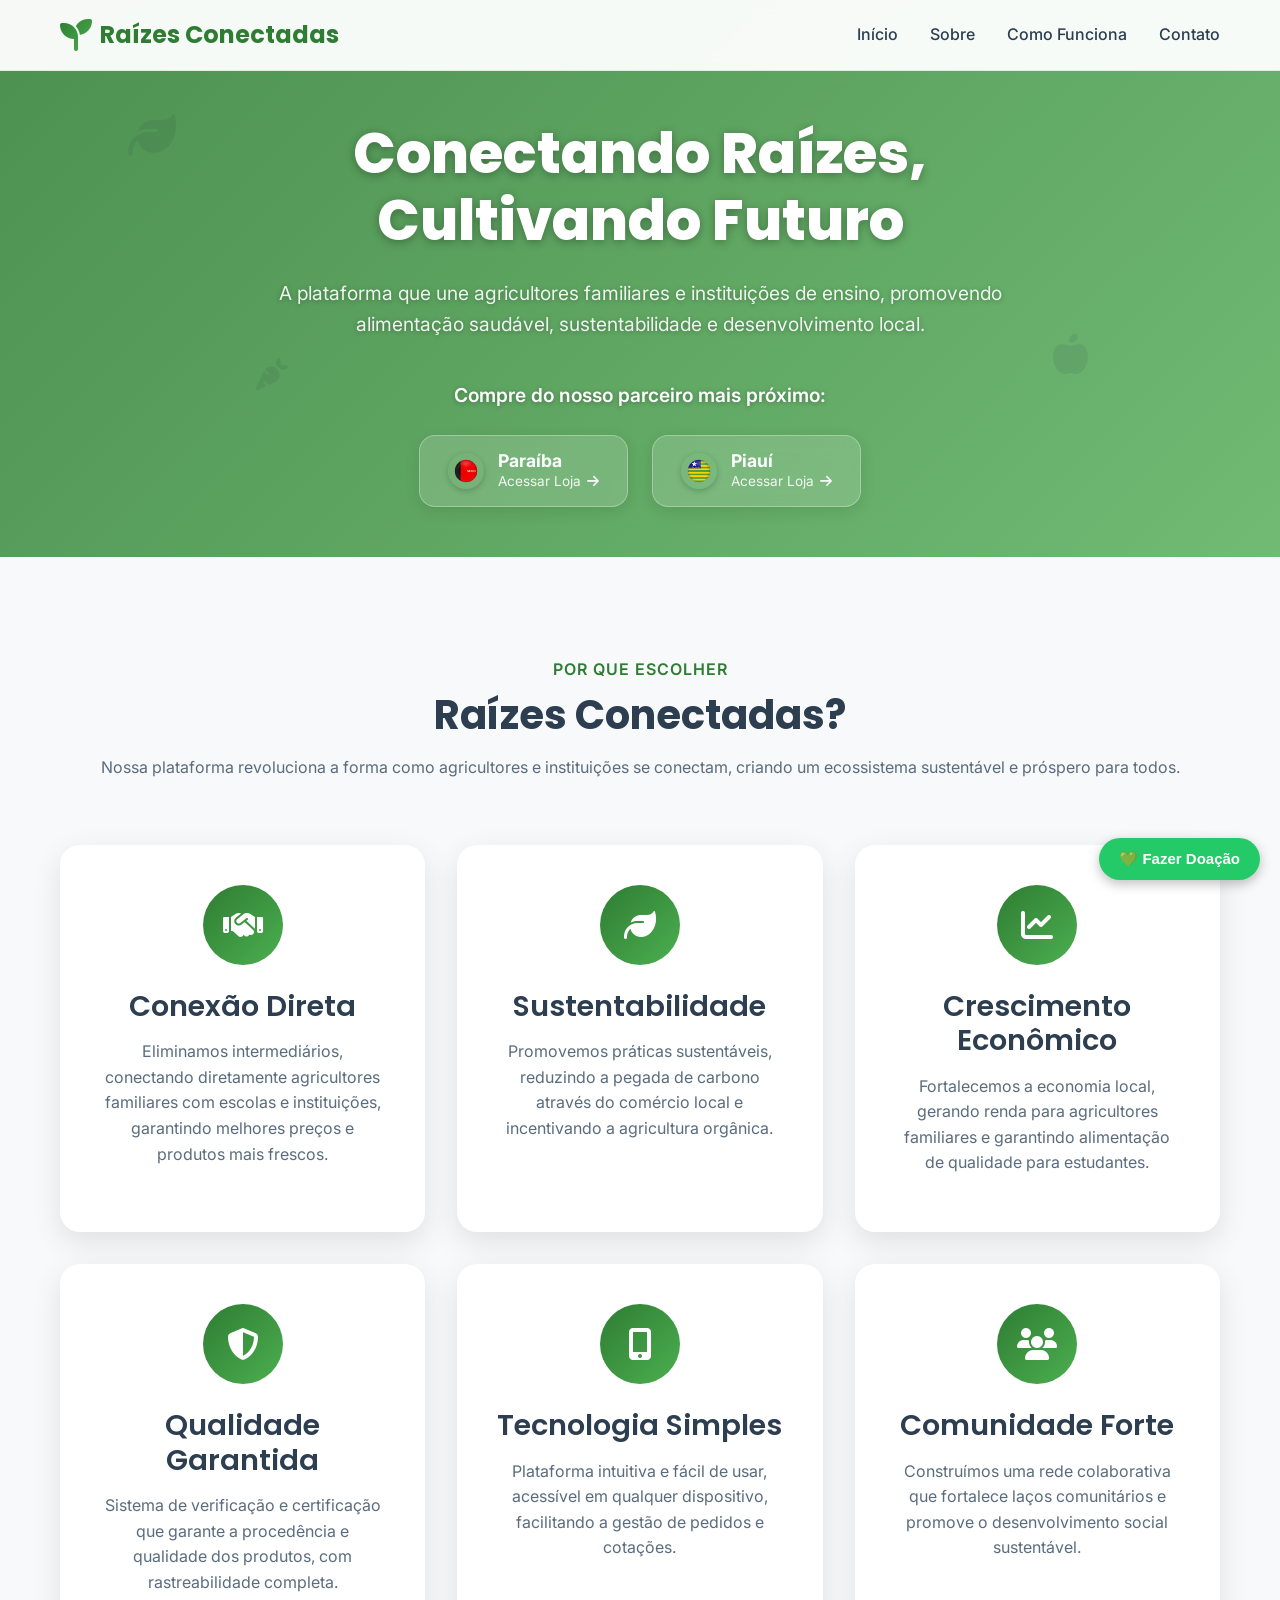
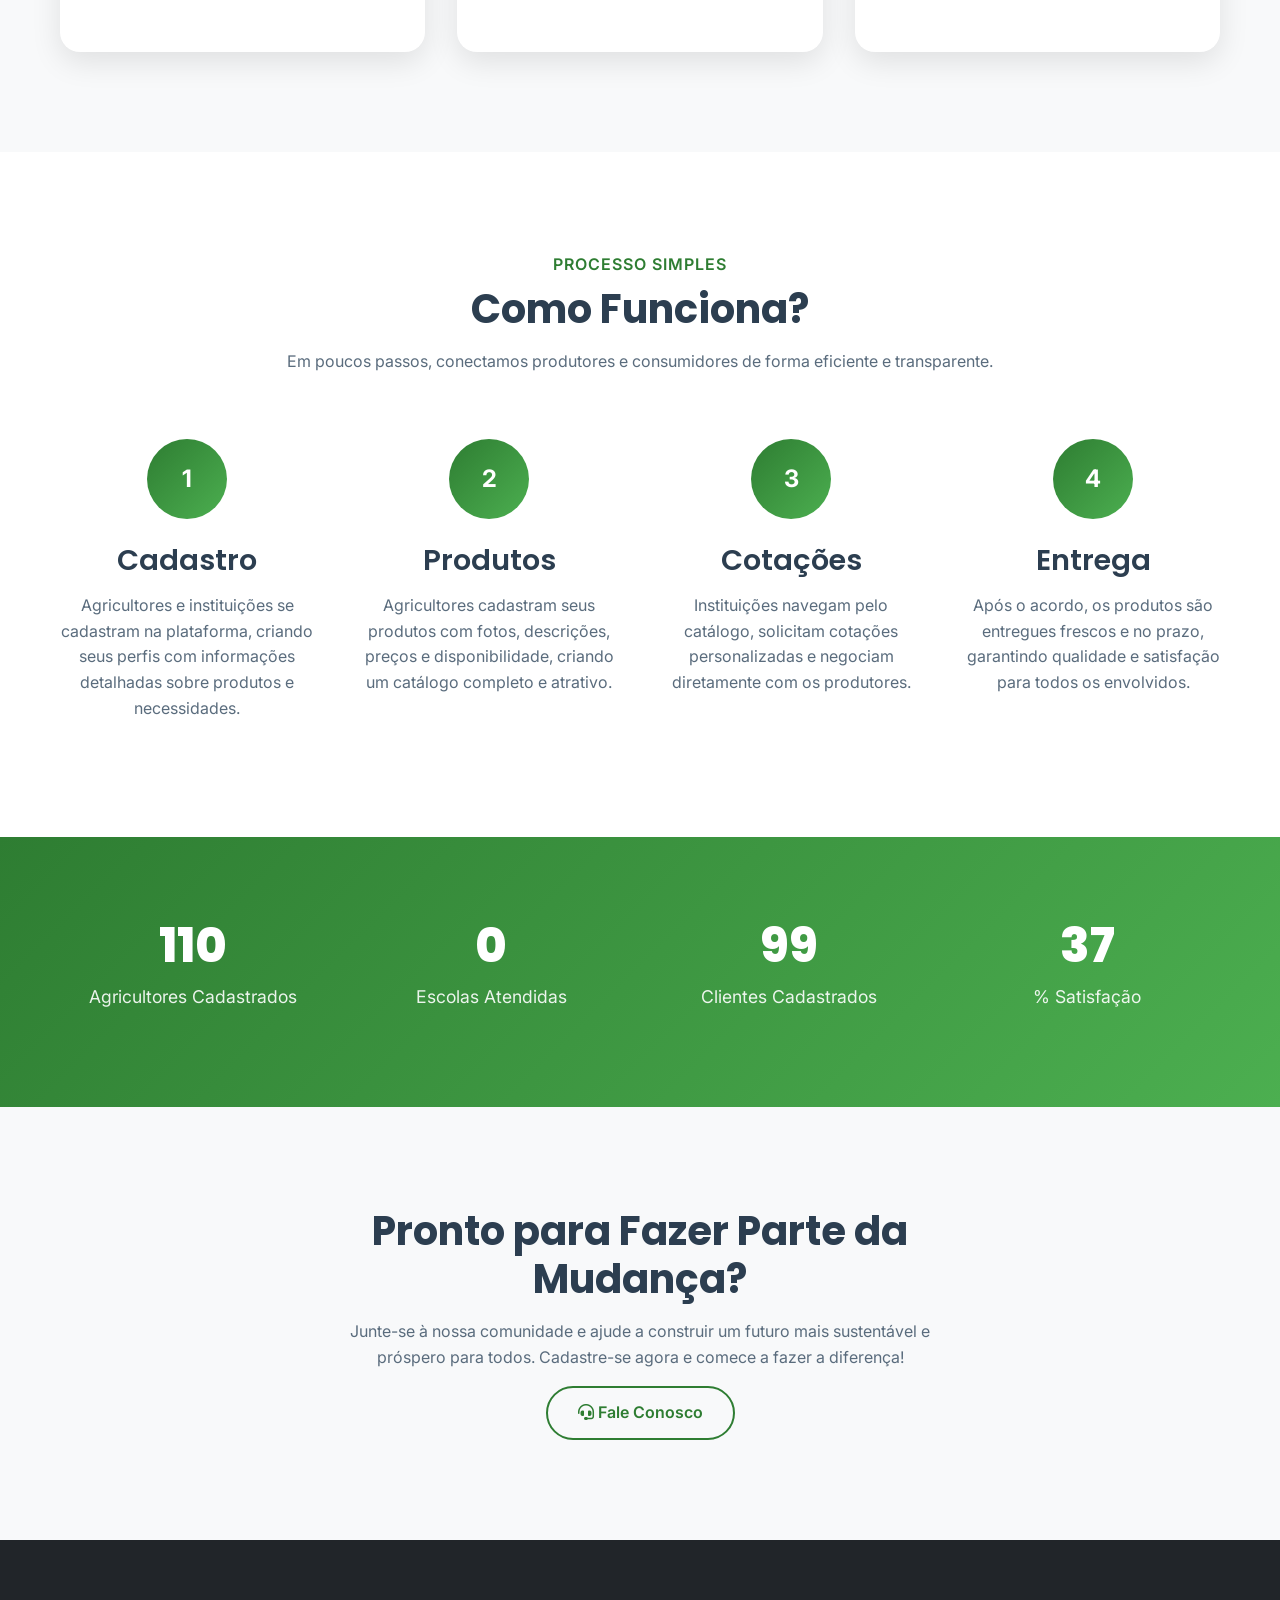
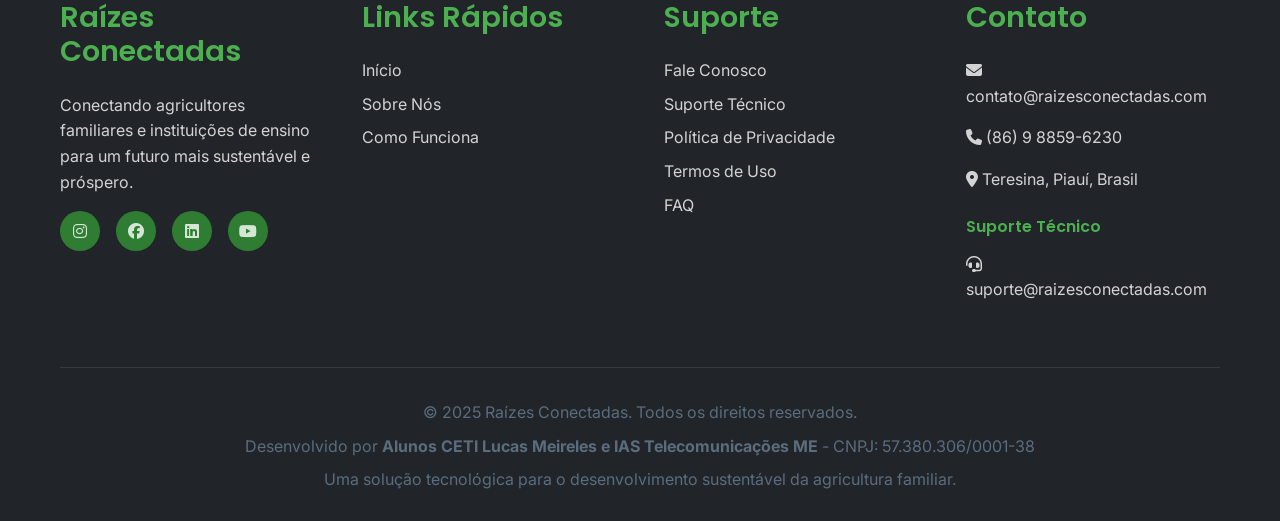
==== index.html @ 35d09c65 "Add floating donation button and widget" ====
<!DOCTYPE html>
<html lang="pt-br">
<head>
    <meta name="google-adsense-account" content="ca-pub-3378137347138871">
    <meta charset="UTF-8">
    <meta name="viewport" content="width=device-width, initial-scale=1.0">
    <meta http-equiv="Content-Security-Policy" content="upgrade-insecure-requests">
    <title>Raízes Conectadas - Conectando Agricultores e Instituições</title>
    <meta name="description" content="Plataforma que conecta agricultores familiares com instituições de ensino, facilitando o acesso a produtos frescos e de qualidade.">
    <meta name="keywords" content="agricultura familiar, produtos orgânicos, alimentação escolar, sustentabilidade, agricultura local">
    <meta name="google-adsense-account" content="ca-pub-3378137347138871">
    
    <!-- Favicon -->
    <link rel="icon" type="image/x-icon" href="assets/images/favicon.ico">
    
    <!-- Fonts -->
    <link rel="preconnect" href="https://fonts.googleapis.com">
    <link rel="preconnect" href="https://fonts.gstatic.com" crossorigin>
    <link href="https://fonts.googleapis.com/css2?family=Poppins:wght@300;400;500;600;700;800&family=Inter:wght@300;400;500;600;700&display=swap" rel="stylesheet">
    
    <!-- Font Awesome -->
    <link rel="stylesheet" href="https://cdnjs.cloudflare.com/ajax/libs/font-awesome/6.4.0/css/all.min.css">
    
    <!-- AOS Animation Library -->
    <link href="https://unpkg.com/aos@2.3.1/dist/aos.css" rel="stylesheet">
    
    <!-- Main CSS -->
    <link rel="stylesheet" href="assets/css/main.css">
    
    <!-- Footer CSS -->
    <link rel="stylesheet" href="assets/css/footer.css">
    
    <style>
        :root {
            --primary-green: #2E7D32;
            --primary-green-light: #4CAF50;
            --primary-green-dark: #1B5E20;
            --secondary-orange: #FF8F00;
            --secondary-orange-light: #FFA726;
            --accent-blue: #1976D2;
            --accent-blue-light: #42A5F5;
            --neutral-white: #FFFFFF;
            --neutral-light: #F8F9FA;
            --neutral-gray: #6C757D;
            --neutral-dark: #212529;
            --text-primary: #2C3E50;
            --text-secondary: #5A6C7D;
            --shadow-light: rgba(0, 0, 0, 0.1);
            --shadow-medium: rgba(0, 0, 0, 0.15);
            --shadow-heavy: rgba(0, 0, 0, 0.25);
            --gradient-primary: linear-gradient(135deg, var(--primary-green) 0%, var(--primary-green-light) 100%);
            --gradient-secondary: linear-gradient(135deg, var(--secondary-orange) 0%, var(--secondary-orange-light) 100%);
            --gradient-hero: linear-gradient(135deg, rgba(46, 125, 50, 0.9) 0%, rgba(76, 175, 80, 0.8) 100%);
        }

        * {
            margin: 0;
            padding: 0;
            box-sizing: border-box;
        }

        html {
            scroll-behavior: smooth;
        }

        body {
            font-family: 'Inter', sans-serif;
            line-height: 1.6;
            color: var(--text-primary);
            overflow-x: hidden;
        }

        h1, h2, h3, h4, h5, h6 {
            font-family: 'Poppins', sans-serif;
            font-weight: 600;
            line-height: 1.2;
            margin-bottom: 1rem;
        }

        h1 { font-size: 3.5rem; font-weight: 800; }
        h2 { font-size: 2.5rem; font-weight: 700; }
        h3 { font-size: 1.8rem; }

        p {
            margin-bottom: 1rem;
            color: var(--text-secondary);
        }

        .container {
            max-width: 1200px;
            margin: 0 auto;
            padding: 0 20px;
        }

        .text-center { text-align: center; }
        .text-white { color: var(--neutral-white) !important; }
        .mb-4 { margin-bottom: 2rem; }
        .mt-4 { margin-top: 2rem; }

        .btn {
            display: inline-block;
            padding: 12px 30px;
            border: none;
            border-radius: 50px;
            font-weight: 600;
            text-decoration: none;
            text-align: center;
            cursor: pointer;
            transition: all 0.3s ease;
            font-size: 1rem;
            position: relative;
            overflow: hidden;
        }

        .btn::before {
            content: '';
            position: absolute;
            top: 0;
            left: -100%;
            width: 100%;
            height: 100%;
            background: linear-gradient(90deg, transparent, rgba(255, 255, 255, 0.2), transparent);
            transition: left 0.5s;
        }

        .btn:hover::before { left: 100%; }

        .btn-primary {
            background: var(--gradient-primary);
            color: var(--neutral-white);
            box-shadow: 0 4px 15px rgba(46, 125, 50, 0.3);
        }

        .btn-primary:hover {
            transform: translateY(-2px);
            box-shadow: 0 8px 25px rgba(46, 125, 50, 0.4);
        }

        .btn-secondary {
            background: var(--gradient-secondary);
            color: var(--neutral-white);
            box-shadow: 0 4px 15px rgba(255, 143, 0, 0.3);
        }

        .btn-secondary:hover {
            transform: translateY(-2px);
            box-shadow: 0 8px 25px rgba(255, 143, 0, 0.4);
        }

        .btn-outline {
            background: transparent;
            color: var(--primary-green);
            border: 2px solid var(--primary-green);
        }

        .btn-outline:hover {
            background: var(--primary-green);
            color: var(--neutral-white);
            transform: translateY(-2px);
        }

        .header {
            position: fixed;
            top: 0;
            left: 0;
            right: 0;
            background: rgba(255, 255, 255, 0.95);
            backdrop-filter: blur(10px);
            z-index: 1000;
            padding: 1rem 0;
            transition: all 0.3s ease;
            border-bottom: 1px solid rgba(46, 125, 50, 0.1);
        }

        .header.scrolled {
            background: rgba(255, 255, 255, 0.98);
            box-shadow: 0 2px 20px var(--shadow-light);
        }

        .nav {
            display: flex;
            justify-content: space-between;
            align-items: center;
        }

        .logo {
            display: flex;
            align-items: center;
            font-family: 'Poppins', sans-serif;
            font-size: 1.5rem;
            font-weight: 700;
            color: var(--primary-green);
            text-decoration: none;
        }

        .logo i {
            margin-right: 0.5rem;
            font-size: 2rem;
            background: var(--gradient-primary);
            -webkit-background-clip: text;
            -webkit-text-fill-color: transparent;
            background-clip: text;
        }

        .nav-menu {
            display: flex;
            list-style: none;
            gap: 2rem;
            align-items: center;
        }

        .nav-link {
            text-decoration: none;
            color: var(--text-primary);
            font-weight: 500;
            transition: color 0.3s ease;
            position: relative;
        }

        .nav-link::after {
            content: '';
            position: absolute;
            bottom: -5px;
            left: 0;
            width: 0;
            height: 2px;
            background: var(--gradient-primary);
            transition: width 0.3s ease;
        }

        .nav-link:hover::after { width: 100%; }
        .nav-link:hover { color: var(--primary-green); }

        .nav-buttons {
            display: flex;
            gap: 1rem;
            align-items: center;
        }

        .mobile-menu-toggle {
            display: none;
            background: none;
            border: none;
            font-size: 1.5rem;
            color: var(--primary-green);
            cursor: pointer;
        }

        .hero {
            min-height: auto;
            padding: 120px 0 50px 0;
            background: linear-gradient(135deg, rgba(46, 125, 50, 0.9) 0%, rgba(76, 175, 80, 0.8) 100%), 
                        url('data:image/svg+xml,<svg xmlns="https://www.w3.org/2000/svg" viewBox="0 0 1000 1000"><defs><pattern id="grain" width="100" height="100" patternUnits="userSpaceOnUse"><circle cx="50" cy="50" r="1" fill="%23ffffff" opacity="0.1"/></pattern></defs><rect width="100%" height="100%" fill="url(%23grain)"/></svg>');
            background-size: cover;
            background-position: center;
            background-attachment: fixed;
            display: flex;
            align-items: center;
            position: relative;
            overflow: hidden;
        }

        .hero::before {
            content: '';
            position: absolute;
            top: 0; left: 0; right: 0; bottom: 0;
            background: url('data:image/svg+xml,<svg xmlns="http://www.w3.org/2000/svg" viewBox="0 0 1000 1000"><path d="M0,300 Q250,200 500,300 T1000,300 L1000,1000 L0,1000 Z" fill="rgba(255,255,255,0.05)"/></svg>');
            background-size: cover;
            background-position: bottom;
        }

        .hero-content {
            position: relative;
            z-index: 2;
            text-align: center;
            color: var(--neutral-white);
            max-width: 800px;
            margin: 0 auto;
        }

        .hero h1 {
            margin-bottom: 1.5rem;
            text-shadow: 0 2px 10px rgba(0, 0, 0, 0.3);
        }

        .hero p {
            font-size: 1.2rem;
            margin-bottom: 2.5rem;
            color: rgba(255, 255, 255, 0.9);
            text-shadow: 0 1px 5px rgba(0, 0, 0, 0.3);
        }

        .hero-buttons {
            display: flex;
            gap: 1.5rem;
            justify-content: center;
            flex-wrap: wrap;
        }

        .floating-elements {
            position: absolute;
            top: 0; left: 0; right: 0; bottom: 0;
            pointer-events: none;
        }

        .floating-element {
            position: absolute;
            opacity: 0.1;
            animation: float 6s ease-in-out infinite;
        }

        .floating-element:nth-child(1) { top: 20%; left: 10%; animation-delay: 0s; }
        .floating-element:nth-child(2) { top: 60%; right: 15%; animation-delay: 2s; }
        .floating-element:nth-child(3) { bottom: 30%; left: 20%; animation-delay: 4s; }

        @keyframes float {
            0%, 100% { transform: translateY(0px) rotate(0deg); }
            50% { transform: translateY(-20px) rotate(5deg); }
        }

        .features {
            padding: 100px 0;
            background: var(--neutral-light);
            position: relative;
        }

        .section-header {
            text-align: center;
            margin-bottom: 4rem;
        }

        .section-subtitle {
            color: var(--primary-green);
            font-weight: 600;
            text-transform: uppercase;
            letter-spacing: 1px;
            margin-bottom: 0.5rem;
        }

        .features-grid {
            display: grid;
            grid-template-columns: repeat(auto-fit, minmax(300px, 1fr));
            gap: 2rem;
            margin-top: 3rem;
        }

        .feature-card {
            background: var(--neutral-white);
            padding: 2.5rem;
            border-radius: 20px;
            text-align: center;
            box-shadow: 0 10px 30px var(--shadow-light);
            transition: all 0.3s ease;
            position: relative;
            overflow: hidden;
        }

        .feature-card::before {
            content: '';
            position: absolute;
            top: 0; left: 0; right: 0;
            height: 4px;
            background: var(--gradient-primary);
            transform: scaleX(0);
            transition: transform 0.3s ease;
        }

        .feature-card:hover::before { transform: scaleX(1); }
        .feature-card:hover {
            transform: translateY(-10px);
            box-shadow: 0 20px 40px var(--shadow-medium);
        }

        .feature-icon {
            width: 80px; height: 80px;
            margin: 0 auto 1.5rem;
            background: var(--gradient-primary);
            border-radius: 50%;
            display: flex;
            align-items: center;
            justify-content: center;
            font-size: 2rem;
            color: var(--neutral-white);
            transition: all 0.3s ease;
        }

        .feature-card:hover .feature-icon { transform: scale(1.1) rotate(5deg); }

        .how-it-works {
            padding: 100px 0;
            background: var(--neutral-white);
        }

        .steps-container {
            display: grid;
            grid-template-columns: repeat(auto-fit, minmax(250px, 1fr));
            gap: 3rem;
            margin-top: 4rem;
        }

        .step { text-align: center; position: relative; }

        .step-number {
            width: 80px; height: 80px;
            margin: 0 auto 1.5rem;
            background: var(--gradient-primary);
            border-radius: 50%;
            display: flex;
            align-items: center;
            justify-content: center;
            font-size: 1.5rem;
            font-weight: 700;
            color: var(--neutral-white);
            position: relative;
            z-index: 2;
        }

        .stats {
            padding: 80px 0;
            background: var(--gradient-primary);
            color: var(--neutral-white);
        }

        .stats-grid {
            display: grid;
            grid-template-columns: repeat(auto-fit, minmax(200px, 1fr));
            gap: 2rem;
            text-align: center;
        }

        .stat-item h3 {
            font-size: 3rem;
            font-weight: 800;
            margin-bottom: 0.5rem;
        }

        .stat-item p {
            color: rgba(255, 255, 255, 0.9);
            font-size: 1.1rem;
        }

        .cta {
            padding: 100px 0;
            background: var(--neutral-light);
            text-align: center;
        }

        .cta-content {
            max-width: 600px;
            margin: 0 auto;
        }

        @media (max-width: 768px) {
            .nav-menu { display: none; }
            .mobile-menu-toggle { display: block; }
            h1 { font-size: 2.5rem; }
            h2 { font-size: 2rem; }
            .hero-buttons { flex-direction: column; align-items: center; }
            .container { padding: 0 15px; }
        }

        @media (max-width: 480px) {
            h1 { font-size: 2rem; }
            .hero p { font-size: 1rem; }
            .feature-card, .step { padding: 1.5rem; }
        }

        .loading {
            position: fixed;
            top: 0; left: 0;
            width: 100%; height: 100%;
            background: var(--neutral-white);
            display: flex;
            align-items: center;
            justify-content: center;
            z-index: 9999;
            transition: opacity 0.5s ease;
        }

        .loading.hidden {
            opacity: 0;
            pointer-events: none;
        }

        .spinner {
            width: 50px; height: 50px;
            border: 3px solid var(--neutral-light);
            border-top: 3px solid var(--primary-green);
            border-radius: 50%;
            animation: spin 1s linear infinite;
        }

        @keyframes spin {
            0% { transform: rotate(0deg); }
            100% { transform: rotate(360deg); }
        }

        .scroll-top {
            position: fixed;
            bottom: 30px; right: 30px;
            width: 50px; height: 50px;
            background: var(--gradient-primary);
            border: none;
            border-radius: 50%;
            color: var(--neutral-white);
            font-size: 1.2rem;
            cursor: pointer;
            opacity: 0;
            visibility: hidden;
            transition: all 0.3s ease;
            z-index: 1000;
        }

        .scroll-top.visible { opacity: 1; visibility: visible; }
        .scroll-top:hover {
            transform: translateY(-3px);
            box-shadow: 0 5px 15px rgba(46, 125, 50, 0.4);
        }
    </style>
</head>
<body>
    <!-- Loading Screen -->
    <div class="loading" id="loading">
        <div class="spinner"></div>
    </div>

    <!-- Header -->
    <header class="header" id="header">
        <nav class="nav container">
            <a href="index.html" class="logo">
                <i class="fas fa-seedling"></i>
                Raízes Conectadas
            </a>
            
            <ul class="nav-menu">
                <li><a href="index.html#inicio" class="nav-link">Início</a></li>
                <li><a href="sobre.html" class="nav-link">Sobre</a></li>
                <li><a href="index.html#como-funciona" class="nav-link">Como Funciona</a></li>
                <li><a href="contato.html" class="nav-link">Contato</a></li>
            </ul>
            
            <!-- Botões de login e cadastro removidos -->
            
            <button class="mobile-menu-toggle" id="mobileMenuToggle">
                <i class="fas fa-bars"></i>
            </button>
        </nav>
    </header>

    <!-- Hero Section -->
    <section class="hero" id="inicio">
        <div class="floating-elements">
            <i class="fas fa-leaf floating-element" style="font-size: 3rem;"></i>
            <i class="fas fa-apple-alt floating-element" style="font-size: 2.5rem;"></i>
            <i class="fas fa-carrot floating-element" style="font-size: 2rem;"></i>
        </div>
        
<div class="container">
    <div class="hero-content" data-aos="fade-up" data-aos-duration="1000">
        <h1>Conectando Raízes, Cultivando Futuro</h1>
        <p>A plataforma que une agricultores familiares e instituições de ensino, promovendo alimentação saudável, sustentabilidade e desenvolvimento local.</p>

        <!-- Chamada para as Lojas Regionais -->
        <p style="font-size: 1.2rem; font-weight: 600; margin-bottom: 1.5rem; color: #ffffff;">
            Compre do nosso parceiro mais próximo:
        </p>
        <div class="state-buttons-container">
            <!-- Loja Paraíba -->
            <a href="https://paraiba.raizesconectadas.com/" class="btn-state-card" target="_blank">
                <img src="images/br-pb.png" alt="Bandeira da Paraíba" class="state-flag">
                <div class="state-info">
                    <span class="state-name">Paraíba</span>
                    <span class="state-action">Acessar Loja <i class="fas fa-arrow-right"></i></span>
                </div>
            </a>

            <!-- Loja Piauí -->
            <a href="https://piaui.raizesconectadas.com/" class="btn-state-card" target="_blank">
                <img src="images/br-pi.png" alt="Bandeira do Piauí" class="state-flag">
                <div class="state-info">
                    <span class="state-name">Piauí</span>
                    <span class="state-action">Acessar Loja <i class="fas fa-arrow-right"></i></span>
                </div>
            </a>
        </div>                    
    </div>
</div>
</section>

<!-- Features Section -->
    <section class="features" id="sobre">
        <div class="container">
            <div class="section-header" data-aos="fade-up">
                <p class="section-subtitle">Por que escolher</p>
                <h2>Raízes Conectadas?</h2>
                <p>Nossa plataforma revoluciona a forma como agricultores e instituições se conectam, criando um ecossistema sustentável e próspero para todos.</p>
            </div>
            
            <div class="features-grid">
                <div class="feature-card" data-aos="fade-up" data-aos-delay="100">
                    <div class="feature-icon"><i class="fas fa-handshake"></i></div>
                    <h3>Conexão Direta</h3>
                    <p>Eliminamos intermediários, conectando diretamente agricultores familiares com escolas e instituições, garantindo melhores preços e produtos mais frescos.</p>
                </div>
                
                <div class="feature-card" data-aos="fade-up" data-aos-delay="200">
                    <div class="feature-icon"><i class="fas fa-leaf"></i></div>
                    <h3>Sustentabilidade</h3>
                    <p>Promovemos práticas sustentáveis, reduzindo a pegada de carbono através do comércio local e incentivando a agricultura orgânica.</p>
                </div>
                
                <div class="feature-card" data-aos="fade-up" data-aos-delay="300">
                    <div class="feature-icon"><i class="fas fa-chart-line"></i></div>
                    <h3>Crescimento Econômico</h3>
                    <p>Fortalecemos a economia local, gerando renda para agricultores familiares e garantindo alimentação de qualidade para estudantes.</p>
                </div>
                
                <div class="feature-card" data-aos="fade-up" data-aos-delay="400">
                    <div class="feature-icon"><i class="fas fa-shield-alt"></i></div>
                    <h3>Qualidade Garantida</h3>
                    <p>Sistema de verificação e certificação que garante a procedência e qualidade dos produtos, com rastreabilidade completa.</p>
                </div>
                
                <div class="feature-card" data-aos="fade-up" data-aos-delay="500">
                    <div class="feature-icon"><i class="fas fa-mobile-alt"></i></div>
                    <h3>Tecnologia Simples</h3>
                    <p>Plataforma intuitiva e fácil de usar, acessível em qualquer dispositivo, facilitando a gestão de pedidos e cotações.</p>
                </div>
                
                <div class="feature-card" data-aos="fade-up" data-aos-delay="600">
                    <div class="feature-icon"><i class="fas fa-users"></i></div>
                    <h3>Comunidade Forte</h3>
                    <p>Construímos uma rede colaborativa que fortalece laços comunitários e promove o desenvolvimento social sustentável.</p>
                </div>
            </div>
        </div>
    </section>

    <!-- How It Works Section -->
    <section class="how-it-works" id="como-funciona">
        <div class="container">
            <div class="section-header" data-aos="fade-up">
                <p class="section-subtitle">Processo simples</p>
                <h2>Como Funciona?</h2>
                <p>Em poucos passos, conectamos produtores e consumidores de forma eficiente e transparente.</p>
            </div>
            
            <div class="steps-container">
                <div class="step" data-aos="fade-up" data-aos-delay="100">
                    <div class="step-number">1</div>
                    <h3>Cadastro</h3>
                    <p>Agricultores e instituições se cadastram na plataforma, criando seus perfis com informações detalhadas sobre produtos e necessidades.</p>
                </div>
                
                <div class="step" data-aos="fade-up" data-aos-delay="200">
                    <div class="step-number">2</div>
                    <h3>Produtos</h3>
                    <p>Agricultores cadastram seus produtos com fotos, descrições, preços e disponibilidade, criando um catálogo completo e atrativo.</p>
                </div>
                
                <div class="step" data-aos="fade-up" data-aos-delay="300">
                    <div class="step-number">3</div>
                    <h3>Cotações</h3>
                    <p>Instituições navegam pelo catálogo, solicitam cotações personalizadas e negociam diretamente com os produtores.</p>
                </div>
                
                <div class="step" data-aos="fade-up" data-aos-delay="400">
                    <div class="step-number">4</div>
                    <h3>Entrega</h3>
                    <p>Após o acordo, os produtos são entregues frescos e no prazo, garantindo qualidade e satisfação para todos os envolvidos.</p>
                </div>
            </div>
        </div>
    </section>

    <!-- Stats Section -->
    <section class="stats">
        <div class="container">
            <div class="stats-grid">
                <div class="stat-item" data-aos="fade-up" data-aos-delay="100">
                    <h3 id="stat-agricultores" data-count="271">0</h3>
                    <p>Agricultores Cadastrados</p>
                </div>
                
                <div class="stat-item" data-aos="fade-up" data-aos-delay="200">
                    <h3 id="stat-escolas" data-count="1">0</h3>
                    <p>Escolas Atendidas</p>
                </div>
                
                <div class="stat-item" data-aos="fade-up" data-aos-delay="300">
                    <h3 id="stat-clientes" data-count="249">0</h3>
                    <p>Clientes Cadastrados</p>
                </div>
                
                <div class="stat-item" data-aos="fade-up" data-aos-delay="400">
                    <h3 id="stat-satisfacao" data-count="96">0</h3>
                    <p>% Satisfação</p>
                </div>
            </div>
        </div>
    </section>

    <!-- CTA Section -->
    <section class="cta">
        <div class="container">
            <div class="cta-content" data-aos="fade-up">
                <h2>Pronto para Fazer Parte da Mudança?</h2>
                <p>Junte-se à nossa comunidade e ajude a construir um futuro mais sustentável e próspero para todos. Cadastre-se agora e comece a fazer a diferença!</p>
                
                <div class="hero-buttons">
                    
                    <a href="contato.html" class="btn btn-outline">
                        <i class="fas fa-headset"></i> Fale Conosco
                    </a>
                </div>
            </div>
        </div>
    </section>

    <!-- Footer -->
    <footer class="footer" id="contato">
        <div class="container">
            <div class="footer-content">
                <div class="footer-section">
                    <h3>Raízes Conectadas</h3>
                    <p>Conectando agricultores familiares e instituições de ensino para um futuro mais sustentável e próspero.</p>
                    
                    <div class="social-links">
                        <a href="https://www.instagram.com/raizes_conectadas/" target="_blank" class="social-link">
                            <i class="fab fa-instagram"></i>
                        </a>
                        <a href="#" class="social-link">
                            <i class="fab fa-facebook"></i>
                        </a>
                        <a href="#" class="social-link">
                            <i class="fab fa-linkedin"></i>
                        </a>
                        <a href="#" class="social-link">
                            <i class="fab fa-youtube"></i>
                        </a>
                    </div>
                </div>
                
                <div class="footer-section">
                    <h3>Links Rápidos</h3>
                    <ul>
                        <li><a href="index.html#inicio">Início</a></li>
                        <li><a href="sobre.html">Sobre Nós</a></li>
                        <li><a href="index.html#como-funciona">Como Funciona</a></li>
                        
                    </ul>
                </div>
                
                <div class="footer-section">
                    <h3>Suporte</h3>
                    <ul>
                        <li><a href="contato.html">Fale Conosco</a></li>
                        <li><a href="mailto:suporte@raizesconectadas.com">Suporte Técnico</a></li>
                        <li><a href="politica-privacidade.html">Política de Privacidade</a></li>
                        <li><a href="termos-de-uso.html">Termos de Uso</a></li>
                        <li><a href="faq.html">FAQ</a></li>
                    </ul>
                </div>
                
                <div class="footer-section">
                    <h3>Contato</h3>
                    <p><i class="fas fa-envelope"></i> contato@raizesconectadas.com</p>
                    <p><i class="fas fa-phone"></i> (86) 9 8859-6230</p>
                    <p><i class="fas fa-map-marker-alt"></i> Teresina, Piauí, Brasil</p>
                    
                    <h4 style="margin-top: 1.5rem; color: var(--primary-green-light);">Suporte Técnico</h4>
                    <p><i class="fas fa-headset"></i> suporte@raizesconectadas.com</p>
                </div>
            </div>
            
            <div class="footer-bottom">
                <p>&copy; 2025 Raízes Conectadas. Todos os direitos reservados.</p>
                <p>Desenvolvido por <strong>Alunos CETI Lucas Meireles e IAS Telecomunicações ME</strong> - CNPJ: 57.380.306/0001-38</p>
                <p>Uma solução tecnológica para o desenvolvimento sustentável da agricultura familiar.</p>
            </div>
        </div>
    </footer>

    <!-- Scroll to Top Button -->
    <button class="scroll-top" id="scrollTop">
        <i class="fas fa-arrow-up"></i>
    </button>

    <!-- Scripts -->
    <script src="https://unpkg.com/aos@2.3.1/dist/aos.js"></script>
    <script>
        AOS.init({ duration: 1000, once: true, offset: 100 });

        window.addEventListener('load', function() {
            const loading = document.getElementById('loading');
            setTimeout(() => { loading.classList.add('hidden'); }, 1000);
        });

        window.addEventListener('scroll', function() {
            const header = document.getElementById('header');
            const scrollTop = document.getElementById('scrollTop');
            
            if (window.scrollY > 100) {
                header.classList.add('scrolled');
                scrollTop.classList.add('visible');
            } else {
                header.classList.remove('scrolled');
                scrollTop.classList.remove('visible');
            }
        });

        document.getElementById('scrollTop').addEventListener('click', function() {
            window.scrollTo({ top: 0, behavior: 'smooth' });
        });

        function animateCounters() {
            const counters = document.querySelectorAll('[data-count]');
            counters.forEach(counter => {
                const target = parseInt(counter.getAttribute('data-count'));
                const duration = 2000;
                const step = target / (duration / 16);
                let current = 0;
                
                const timer = setInterval(() => {
                    current += step;
                    if (current >= target) {
                        current = target;
                        clearInterval(timer);
                    }
                    counter.textContent = Math.floor(current).toLocaleString();
                }, 16);
            });
        }

        const statsSection = document.querySelector('.stats');
        const observer = new IntersectionObserver((entries) => {
            entries.forEach(entry => {
                if (entry.isIntersecting) {
                    animateCounters();
                    observer.unobserve(entry.target);
                }
            });
        });
        observer.observe(statsSection);

        document.getElementById('mobileMenuToggle').addEventListener('click', function() {
            const navMenu = document.querySelector('.nav-menu');
            navMenu.style.display = navMenu.style.display === 'flex' ? 'none' : 'flex';
        });
    </script>

    <!-- Botão Flutuante e Widget de Doação -->
<div id="donation-widget-container" style="position: fixed; bottom: 20px; right: 20px; z-index: 9999; font-family: sans-serif;">
  
  <!-- Janela com o iframe (inicia escondida) -->
  <div id="donation-box" style="display: none; width: 350px; height: 550px; background: #fff; border-radius: 12px; box-shadow: 0 10px 25px rgba(0,0,0,0.3); overflow: hidden; position: absolute; bottom: 70px; right: 0;">
    <div style="background: #24ca68; color: #fff; padding: 10px 15px; display: flex; justify-content: space-between; align-items: center; font-weight: bold;">
      <span>Apoie esta causa 💚</span>
      <button onclick="toggleDonationBox()" style="background: none; border: none; color: #fff; font-size: 20px; cursor: pointer;">&times;</button>
    </div>
    <iframe src="https://caixinhadedoacao.vakinha.com.br/?campaignId=6290381&buttonColor=24ca68&headerColor=24ca68" style="width: 100%; height: calc(100% - 40px); border: none;"></iframe>
  </div>

  <!-- Botão Redondo Flutuante -->
  <button onclick="toggleDonationBox()" style="background: #24ca68; color: white; border: none; border-radius: 50px; padding: 12px 20px; font-weight: bold; cursor: pointer; box-shadow: 0 4px 12px rgba(0,0,0,0.25); display: flex; align-items: center; gap: 8px; font-size: 15px;">
    💚 Fazer Doação
  </button>

</div>

<script>
  function toggleDonationBox() {
    const box = document.getElementById('donation-box');
    box.style.display = box.style.display === 'none' ? 'block' : 'none';
  }
    </script>

    
</body>
</html>
---- assets/css/main.css ----
/* Main Styles - Raízes Conectadas */

/* CSS Variables */
:root {
    --primary-green: #2E7D32;
    --primary-green-light: #4CAF50;
    --primary-green-dark: #1B5E20;
    --secondary-orange: #FF8F00;
    --secondary-orange-light: #FFA726;
    --accent-blue: #1976D2;
    --accent-blue-light: #42A5F5;
    --neutral-white: #FFFFFF;
    --neutral-light: #F8F9FA;
    --neutral-gray: #6C757D;
    --neutral-dark: #212529;
    --text-primary: #2C3E50;
    --text-secondary: #5A6C7D;
    --shadow-light: rgba(0, 0, 0, 0.1);
    --shadow-medium: rgba(0, 0, 0, 0.15);
    --shadow-heavy: rgba(0, 0, 0, 0.25);
    --gradient-primary: linear-gradient(135deg, var(--accent-blue) 0%, var(--primary-green-light) 100%);
    --gradient-secondary: linear-gradient(135deg, var(--secondary-orange) 0%, var(--secondary-orange-light) 100%);
    --gradient-hero: linear-gradient(135deg, rgba(46, 125, 50, 0.9) 0%, rgba(76, 175, 80, 0.8) 100%);
}

/* Reset and Base Styles */
* {
    margin: 0;
    padding: 0;
    box-sizing: border-box;
}

html {
    scroll-behavior: smooth;
}

body {
    font-family: 'Inter', sans-serif;
    line-height: 1.6;
    color: var(--text-primary);
    overflow-x: hidden;
}

/* Typography */
h1, h2, h3, h4, h5, h6 {
    font-family: 'Poppins', sans-serif;
    font-weight: 600;
    line-height: 1.2;
    margin-bottom: 1rem;
}

h1 {
    font-size: 3.5rem;
    font-weight: 800;
}

h2 {
    font-size: 2.5rem;
    font-weight: 700;
}

h3 {
    font-size: 1.8rem;
}

p {
    margin-bottom: 1rem;
    color: var(--text-secondary);
}

/* Utility Classes */
.container {
    max-width: 1200px;
    margin: 0 auto;
    padding: 0 20px;
}

.text-center {
    text-align: center;
}

.text-white {
    color: var(--neutral-white) !important;
}

.mb-4 {
    margin-bottom: 2rem;
}

.mt-4 {
    margin-top: 2rem;
}

/* Buttons */
.btn {
    display: inline-block;
    padding: 12px 30px;
    border: none;
    border-radius: 50px;
    font-weight: 600;
    text-decoration: none;
    text-align: center;
    cursor: pointer;
    transition: all 0.3s ease;
    font-size: 1rem;
    position: relative;
    overflow: hidden;
}

.btn::before {
    content: '';
    position: absolute;
    top: 0;
    left: -100%;
    width: 100%;
    height: 100%;
    background: linear-gradient(90deg, transparent, rgba(255, 255, 255, 0.2), transparent);
    transition: left 0.5s;
}

.btn:hover::before {
    left: 100%;
}

.btn-primary {
    background: var(--gradient-primary);
    color: var(--neutral-white);
    box-shadow: 0 4px 15px rgba(46, 125, 50, 0.3);
}

.btn-primary:hover {
    transform: translateY(-2px);
    box-shadow: 0 8px 25px rgba(46, 125, 50, 0.4);
}

.btn-secondary {
    background: var(--gradient-secondary);
    color: var(--neutral-white);
    box-shadow: 0 4px 15px rgba(255, 143, 0, 0.3);
}

.btn-secondary:hover {
    transform: translateY(-2px);
    box-shadow: 0 8px 25px rgba(255, 143, 0, 0.4);
}

.btn-outline {
    background: transparent;
    color: var(--primary-green);
    border: 2px solid var(--primary-green);
}

.btn-outline:hover {
    background: var(--primary-green);
    color: var(--neutral-white);
    transform: translateY(-2px);
}

/* Header */
.header {
    position: fixed;
    top: 0;
    left: 0;
    right: 0;
    background: rgba(255, 255, 255, 0.95);
    backdrop-filter: blur(10px);
    z-index: 1000;
    padding: 1rem 0;
    transition: all 0.3s ease;
    border-bottom: 1px solid rgba(46, 125, 50, 0.1);
}

.header.scrolled {
    background: rgba(255, 255, 255, 0.98);
    box-shadow: 0 2px 20px var(--shadow-light);
}

.nav {
    display: flex;
    justify-content: space-between;
    align-items: center;
}

.logo {
    display: flex;
    align-items: center;
    font-family: 'Poppins', sans-serif;
    font-size: 1.5rem;
    font-weight: 700;
    color: var(--primary-green);
    text-decoration: none;
}

.logo i {
    margin-right: 0.5rem;
    font-size: 2rem;
    background: var(--gradient-primary);
    -webkit-background-clip: text;
    -webkit-text-fill-color: transparent;
    background-clip: text;
}

.nav-menu {
    display: flex;
    list-style: none;
    gap: 2rem;
    align-items: center;
}

.nav-link {
    text-decoration: none;
    color: var(--text-primary);
    font-weight: 500;
    transition: color 0.3s ease;
    position: relative;
}

.nav-link::after {
    content: '';
    position: absolute;
    bottom: -5px;
    left: 0;
    width: 0;
    height: 2px;
    background: var(--gradient-primary);
    transition: width 0.3s ease;
}

.nav-link:hover::after { width: 100%; }
.nav-link:hover { color: var(--primary-green); }

.nav-buttons {
    display: flex;
    gap: 1rem;
    align-items: center;
}

.mobile-menu-toggle {
    display: none;
    background: none;
    border: none;
    font-size: 1.5rem;
    color: var(--primary-green);
    cursor: pointer;
}

/* Page Hero Section */
.page-hero {
    padding: 150px 0 80px;
    background: var(--gradient-primary);
    color: var(--neutral-white);
    text-align: center;
    position: relative;
    overflow: hidden;
}

.page-hero::before {
    content: '';
    position: absolute;
    top: 0;
    left: 0;
    right: 0;
    bottom: 0;
    background: url('data:image/svg+xml,<svg xmlns="http://www.w3.org/2000/svg" viewBox="0 0 1000 1000"><path d="M0,300 Q250,200 500,300 T1000,300 L1000,1000 L0,1000 Z" fill="rgba(255,255,255,0.05)"/></svg>');
    background-size: cover;
    background-position: bottom;
}

.page-hero h1 {
    position: relative;
    z-index: 2;
    margin-bottom: 1rem;
    text-shadow: 0 2px 10px rgba(0, 0, 0, 0.3);
}

.page-hero p {
    position: relative;
    z-index: 2;
    font-size: 1.2rem;
    color: rgba(255, 255, 255, 0.9);
    text-shadow: 0 1px 5px rgba(0, 0, 0, 0.3);
    max-width: 600px;
    margin: 0 auto;
}

/* Content Sections */
.section {
    padding: 80px 0;
}

.content-section {
    background: var(--neutral-white);
}

.content-block {
    background: var(--neutral-white);
    padding: 2.5rem;
    border-radius: 15px;
    box-shadow: 0 10px 30px var(--shadow-light);
    margin-bottom: 2rem;
    transition: all 0.3s ease;
}

.content-block:hover {
    transform: translateY(-5px);
    box-shadow: 0 15px 40px var(--shadow-medium);
}

.content-block h2 {
    color: var(--primary-green);
    margin-bottom: 1.5rem;
    border-bottom: 3px solid var(--primary-green-light);
    padding-bottom: 0.5rem;
}

.content-block h3 {
    color: var(--primary-green-dark);
    margin-top: 2rem;
    margin-bottom: 1rem;
}

.content-block ul {
    margin: 1rem 0;
    padding-left: 2rem;
}

.content-block li {
    margin-bottom: 0.5rem;
    color: var(--text-secondary);
}

.info-box {
    background: var(--gradient-primary);
    color: var(--neutral-white);
    padding: 2rem;
    border-radius: 15px;
    text-align: center;
    margin: 2rem 0;
    box-shadow: 0 10px 30px rgba(46, 125, 50, 0.3);
}

.info-box p {
    color: var(--neutral-white);
    margin-bottom: 0;
}

/* Loading Animation */
.loading {
    position: fixed;
    top: 0;
    left: 0;
    width: 100%;
    height: 100%;
    background: var(--neutral-white);
    display: flex;
    align-items: center;
    justify-content: center;
    z-index: 9999;
    transition: opacity 0.5s ease;
}

.loading.hidden {
    opacity: 0;
    pointer-events: none;
}

.spinner {
    width: 50px;
    height: 50px;
    border: 3px solid var(--neutral-light);
    border-top: 3px solid var(--primary-green);
    border-radius: 50%;
    animation: spin 1s linear infinite;
}

@keyframes spin {
    0% { transform: rotate(0deg); }
    100% { transform: rotate(360deg); }
}

/* State Partner Buttons */
.state-buttons-container {
    display: flex;
    gap: 1.5rem;
    justify-content: center;
    align-items: center;
    flex-wrap: wrap;
    margin-top: 1rem;
    width: 100%;
}

.btn-state-card {
    display: inline-flex;
    align-items: center;
    justify-content: center;
    gap: 14px;
    padding: 14px 28px;
    min-width: 200px;
    background: rgba(255, 255, 255, 0.15);
    backdrop-filter: blur(10px);
    -webkit-backdrop-filter: blur(10px);
    border: 1px solid rgba(255, 255, 255, 0.3);
    border-radius: 16px;
    text-decoration: none;
    color: #ffffff;
    transition: all 0.3s cubic-bezier(0.25, 0.8, 0.25, 1);
    box-shadow: 0 4px 15px rgba(0, 0, 0, 0.1);
}

.btn-state-card:hover {
    transform: translateY(-5px) scale(1.03);
    background: rgba(255, 255, 255, 0.25);
    border-color: #ffffff;
    box-shadow: 0 10px 25px rgba(0, 0, 0, 0.25), 0 0 15px rgba(255, 255, 255, 0.2);
}

.state-flag {
    width: 36px;
    height: 36px;
    object-fit: cover;
    border-radius: 50%; /* Torna o elemento 100% redondo */
    box-shadow: 0 2px 6px rgba(0, 0, 0, 0.2);
    flex-shrink: 0;
    background: transparent; /* Remove qualquer fundo */
}

.state-info {
    display: flex;
    flex-direction: column;
    text-align: left;
}

.state-name {
    font-size: 1.1rem;
    font-weight: 700;
    line-height: 1.2;
}

.state-action {
    font-size: 0.85rem;
    opacity: 0.9;
    display: flex;
    align-items: center;
    gap: 6px;
}

.state-action i {
    transition: transform 0.3s ease;
}

.btn-state-card:hover .state-action i {
    transform: translateX(4px);
}

/* Responsive Design */
@media (max-width: 768px) {
    h1 {
        font-size: 2.5rem;
    }

    h2 {
        font-size: 2rem;
    }

    .container {
        padding: 0 15px;
    }

    .content-block {
        padding: 1.5rem;
    }

    .page-hero {
        padding: 120px 0 60px;
    }
}

@media (max-width: 480px) {
    h1 {
        font-size: 2rem;
    }

    .page-hero p {
        font-size: 1rem;
    }

    .state-buttons-container {
        flex-direction: column;
        gap: 1rem;
    }

    .btn-state-card {
        width: 100%;
        max-width: 280px;
    }
}
---- assets/css/footer.css ----
/* Footer Styles */
.footer {
    background: var(--neutral-dark);
    color: var(--neutral-white);
    padding: 60px 0 20px;
}

.footer-content {
    display: grid;
    grid-template-columns: repeat(auto-fit, minmax(250px, 1fr));
    gap: 3rem;
    margin-bottom: 3rem;
}

.footer-section h3 {
    color: var(--primary-green-light);
    margin-bottom: 1.5rem;
}

.footer-section p,
.footer-section a {
    color: rgba(255, 255, 255, 0.8);
    text-decoration: none;
    transition: color 0.3s ease;
}

.footer-section a:hover {
    color: var(--primary-green-light);
}

.footer-section ul {
    list-style: none;
}

.footer-section ul li {
    margin-bottom: 0.5rem;
}

.social-links {
    display: flex;
    gap: 1rem;
    margin-top: 1rem;
}

.social-link {
    width: 40px;
    height: 40px;
    background: var(--primary-green);
    border-radius: 50%;
    display: flex;
    align-items: center;
    justify-content: center;
    color: var(--neutral-white);
    text-decoration: none;
    transition: all 0.3s ease;
}

.social-link:hover {
    background: var(--primary-green-light);
    transform: translateY(-2px);
}

.footer-bottom {
    border-top: 1px solid rgba(255, 255, 255, 0.1);
    padding-top: 2rem;
    text-align: center;
    color: rgba(255, 255, 255, 0.6);
}

.footer-bottom p {
    margin-bottom: 0.5rem;
}

/* Scroll to Top Button */
.scroll-top {
    position: fixed;
    bottom: 30px;
    right: 30px;
    width: 50px;
    height: 50px;
    background: var(--gradient-primary);
    border: none;
    border-radius: 50%;
    color: var(--neutral-white);
    font-size: 1.2rem;
    cursor: pointer;
    opacity: 0;
    visibility: hidden;
    transition: all 0.3s ease;
    z-index: 1000;
}

.scroll-top.visible {
    opacity: 1;
    visibility: visible;
}

.scroll-top:hover {
    transform: translateY(-3px);
    box-shadow: 0 5px 15px rgba(46, 125, 50, 0.4);
}

/* Responsive Footer */
@media (max-width: 768px) {
    .footer {
        padding: 40px 0 20px;
    }
    
    .footer-content {
        grid-template-columns: 1fr;
        gap: 2rem;
        margin-bottom: 2rem;
    }
    
    .social-links {
        justify-content: center;
    }
    
    .scroll-top {
        width: 45px;
        height: 45px;
        bottom: 20px;
        right: 20px;
    }
}

@media (max-width: 480px) {
    .footer {
        padding: 30px 0 15px;
    }
    
    .footer-content {
        gap: 1.5rem;
    }
    
    .footer-section h3 {
        font-size: 1.2rem;
        margin-bottom: 1rem;
    }
    
    .social-link {
        width: 35px;
        height: 35px;
        font-size: 0.9rem;
    }
    
    .scroll-top {
        width: 40px;
        height: 40px;
        font-size: 1rem;
    }
}
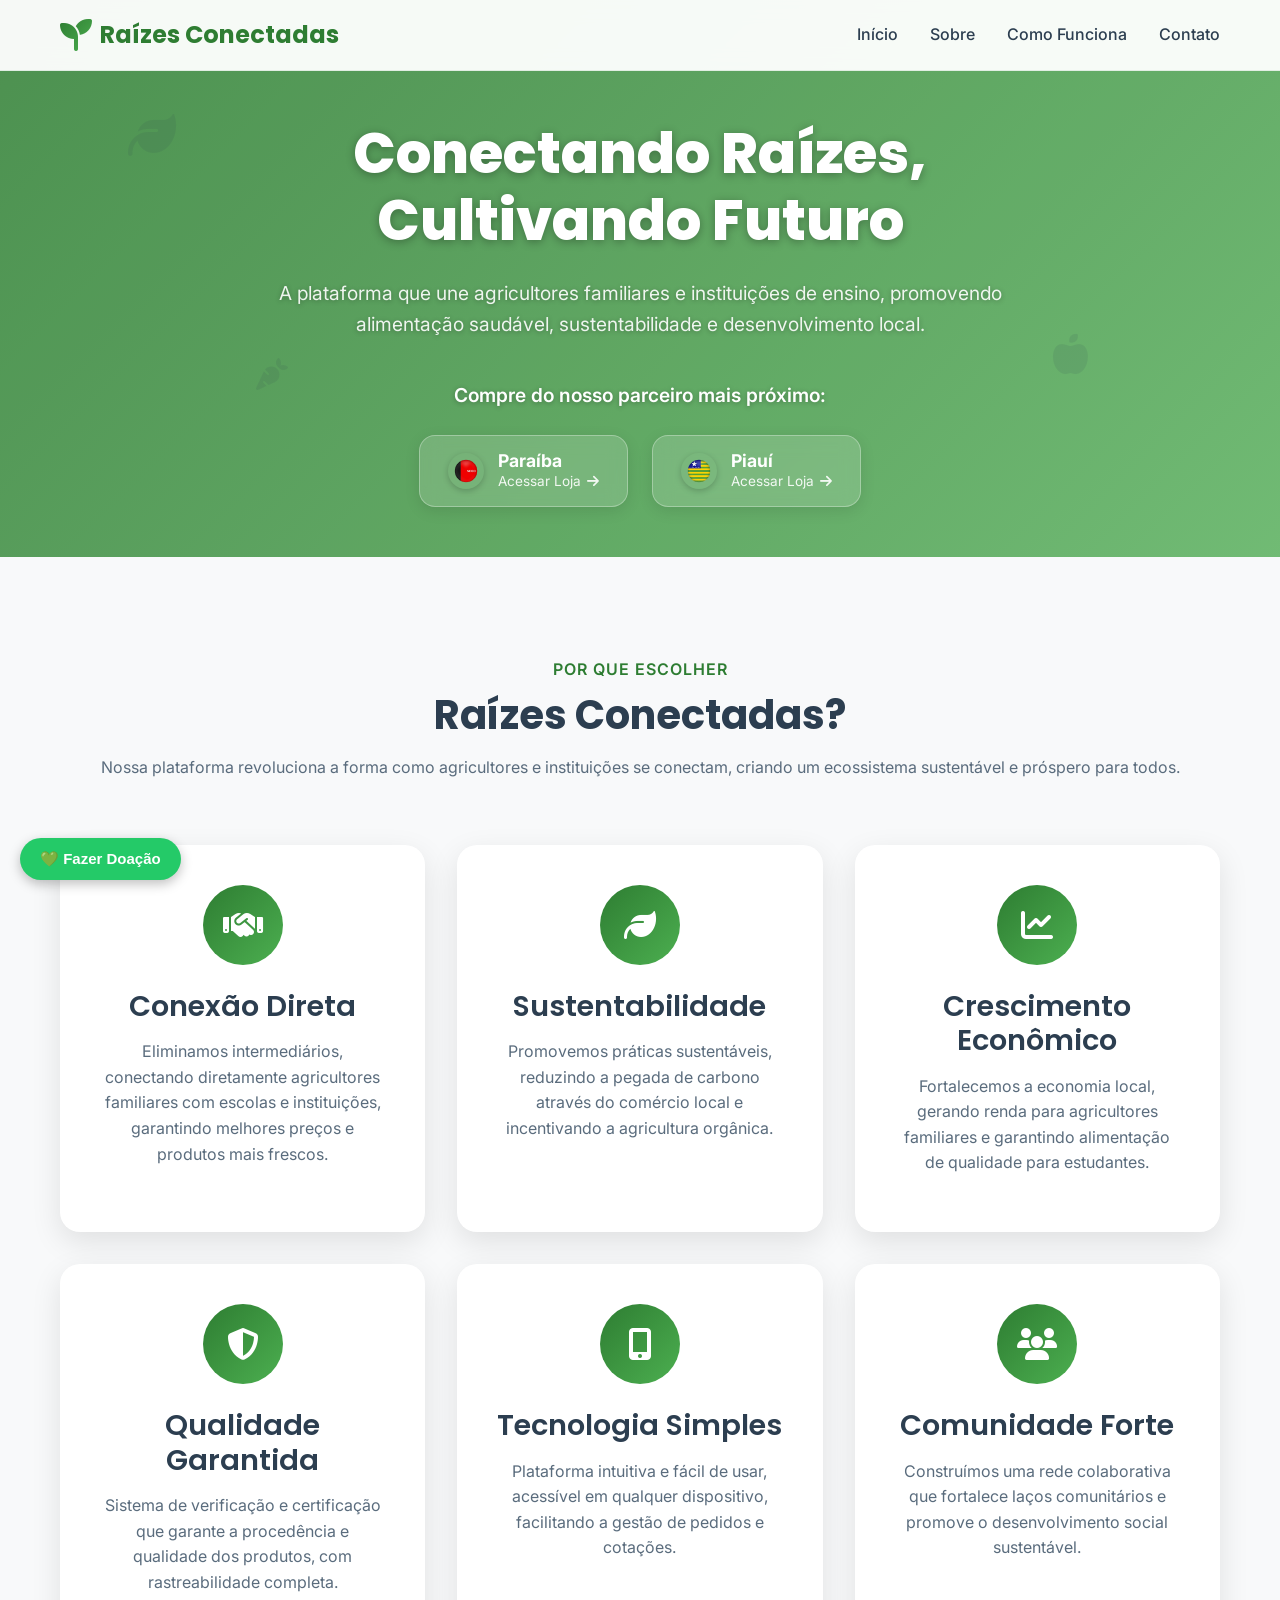
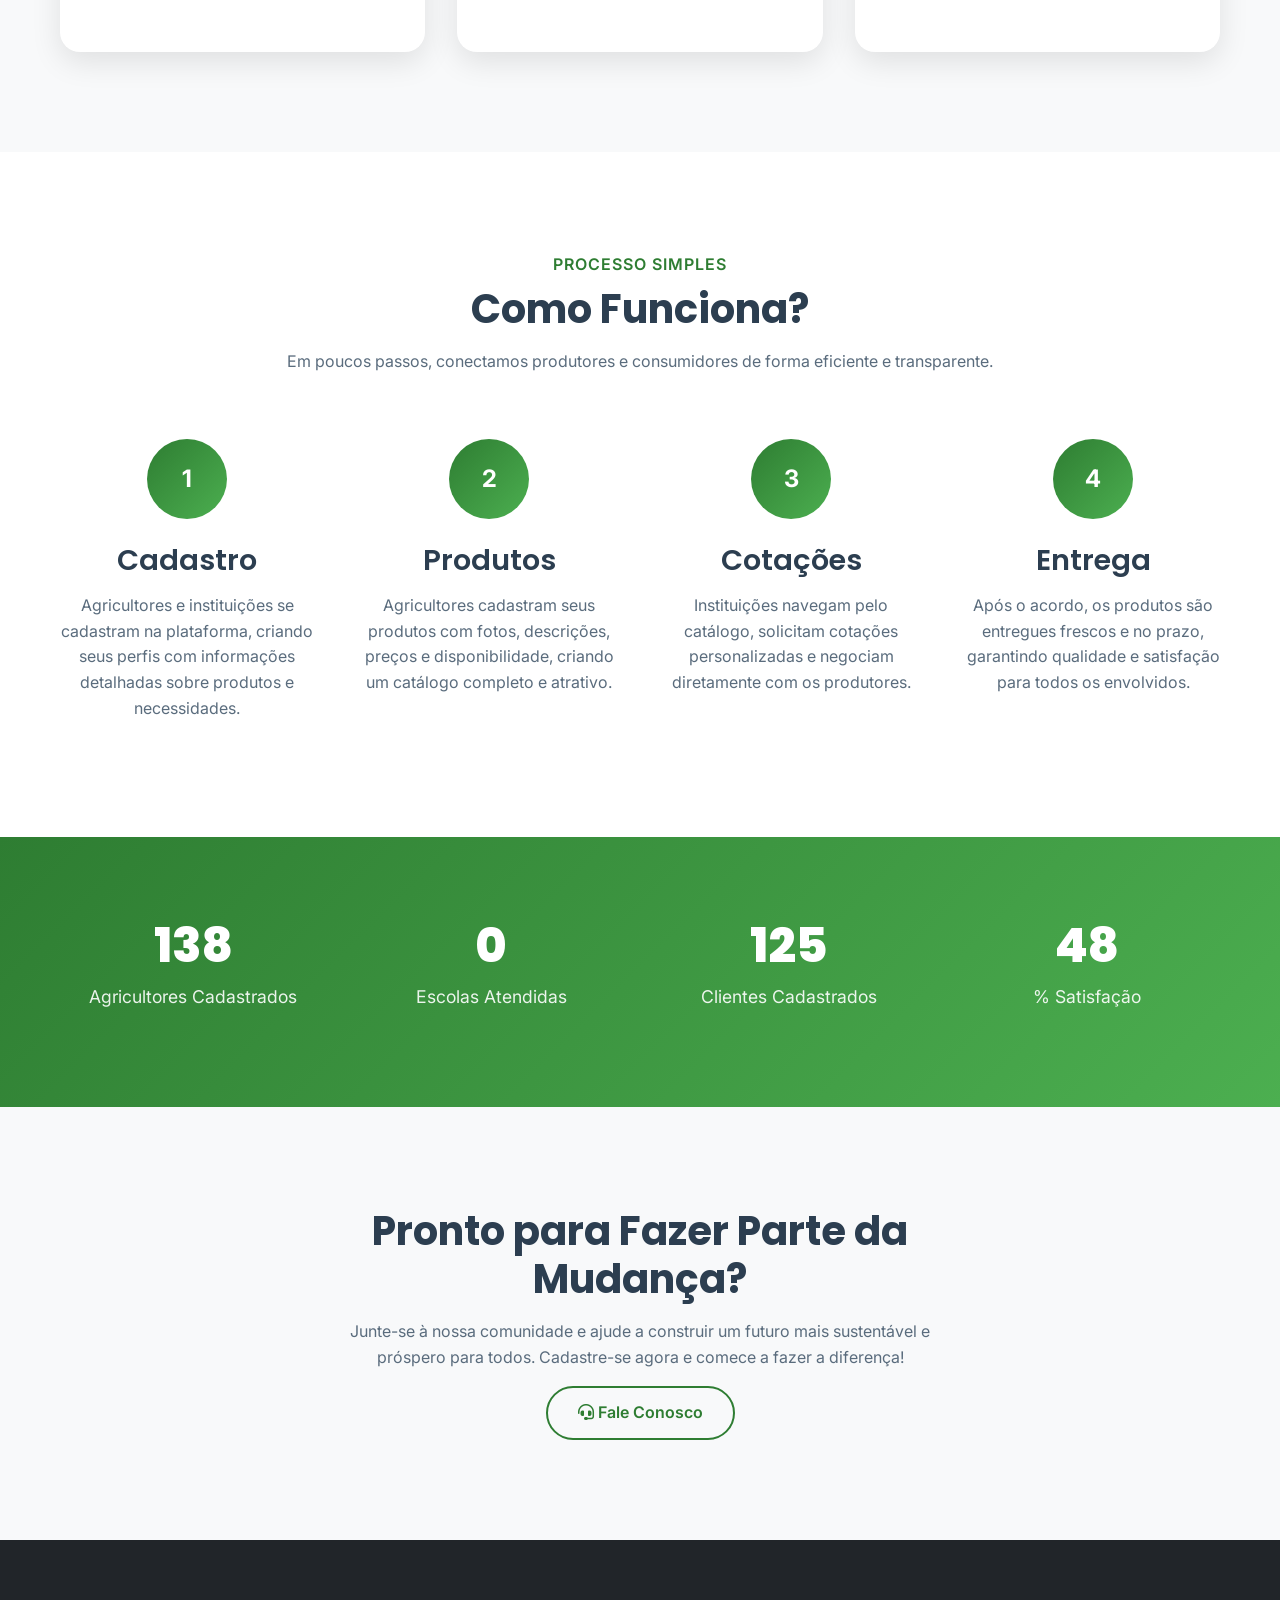
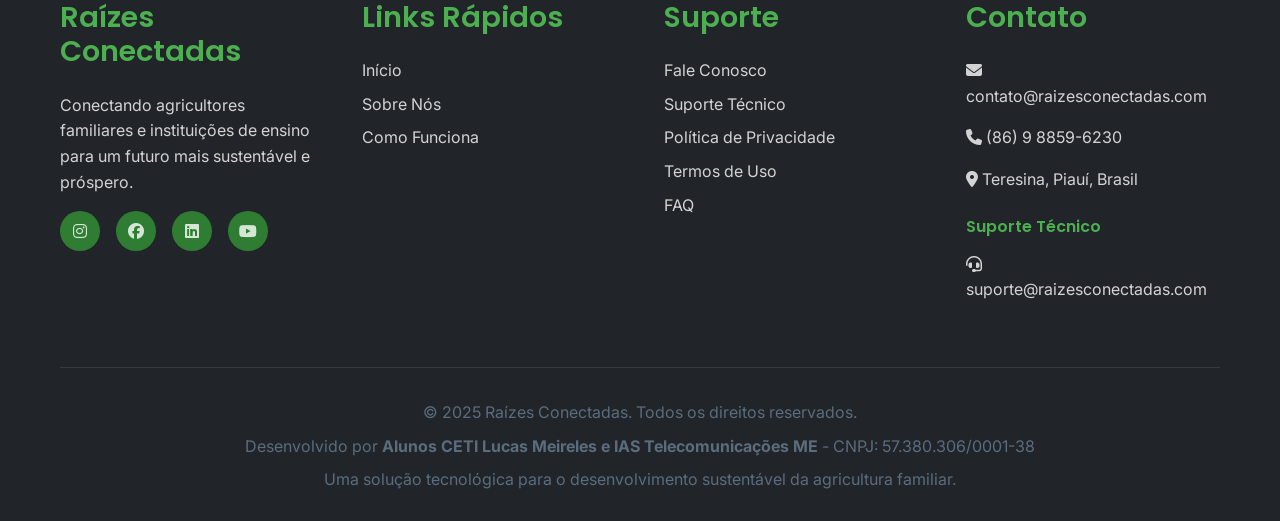
==== commit 1aa9ab0e: "Move donation widget to the left side of the screen" ====
--- a/index.html
+++ b/index.html
@@ -850,8 +850,8 @@
     </script>
 
     <!-- Botão Flutuante e Widget de Doação -->
-<div id="donation-widget-container" style="position: fixed; bottom: 20px; right: 20px; z-index: 9999; font-family: sans-serif;">
-  
+<div id="donation-widget-container" style="position: fixed; bottom: 20px; left: 20px; z-index: 9999; font-family: sans-serif;">
+    
   <!-- Janela com o iframe (inicia escondida) -->
   <div id="donation-box" style="display: none; width: 350px; height: 550px; background: #fff; border-radius: 12px; box-shadow: 0 10px 25px rgba(0,0,0,0.3); overflow: hidden; position: absolute; bottom: 70px; right: 0;">
     <div style="background: #24ca68; color: #fff; padding: 10px 15px; display: flex; justify-content: space-between; align-items: center; font-weight: bold;">
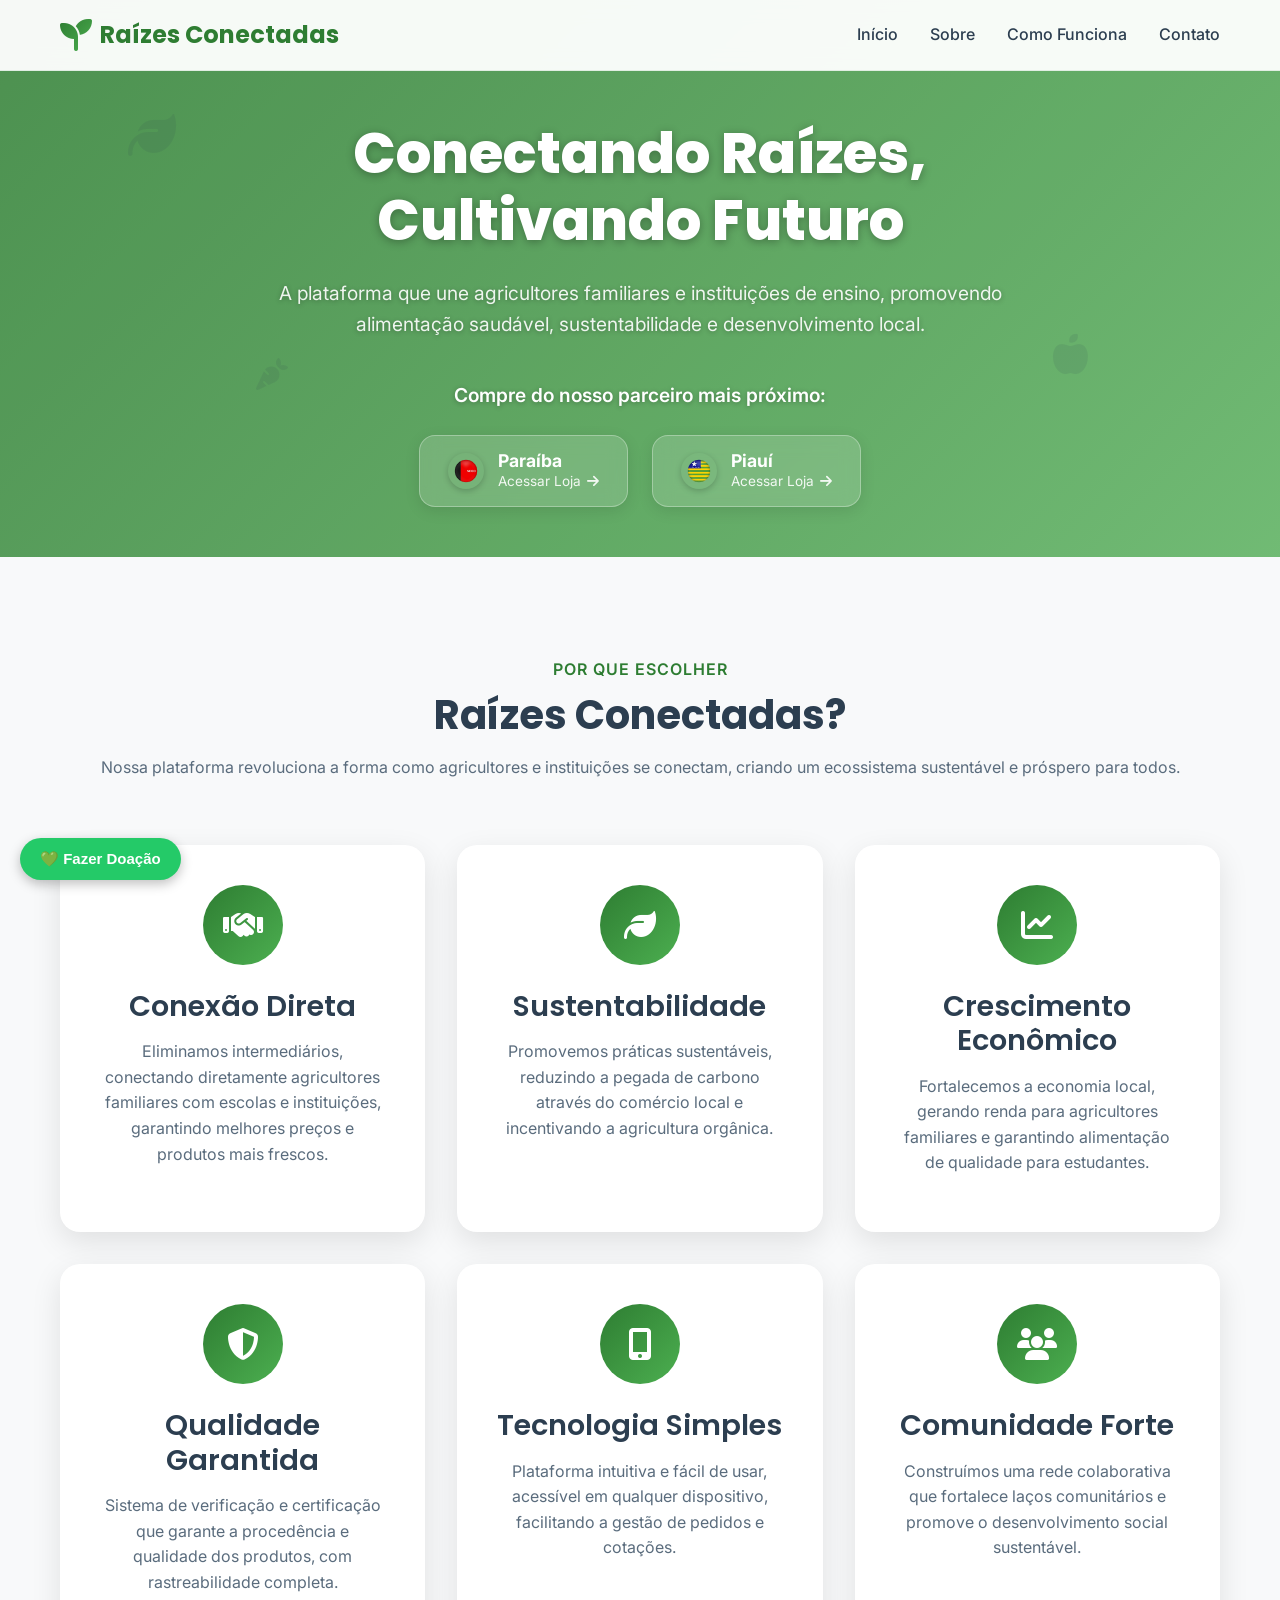
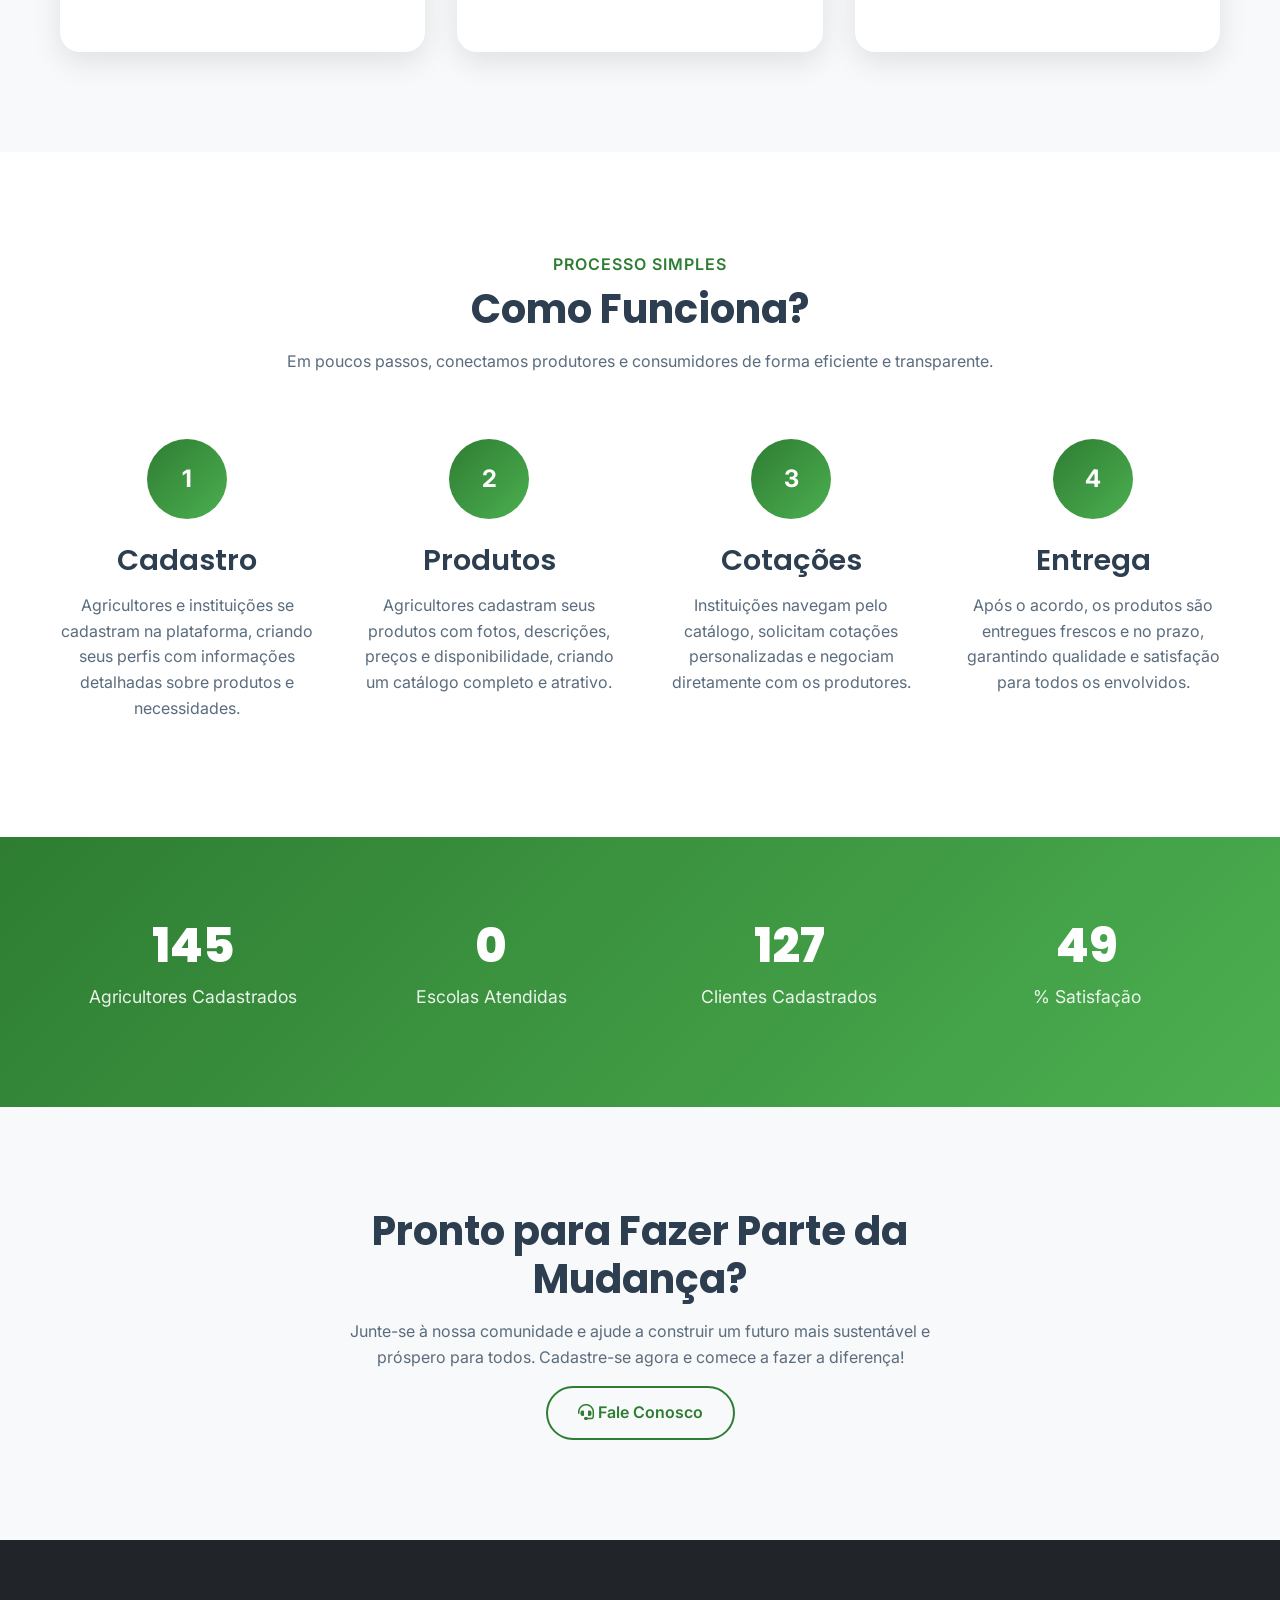
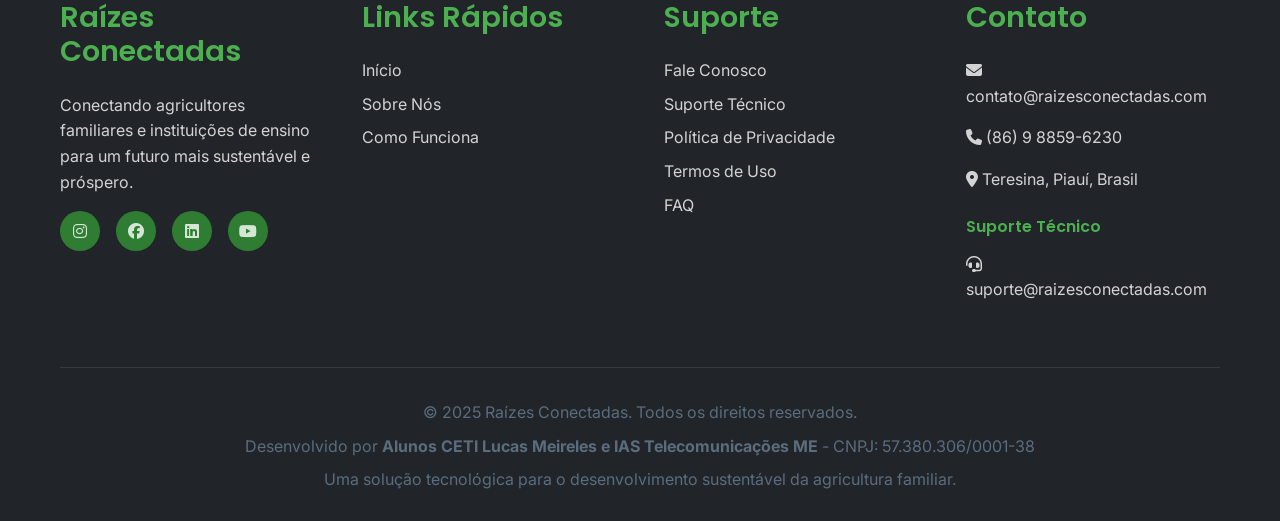
==== commit d72e36fc: "Update index.html" ====
--- a/index.html
+++ b/index.html
@@ -853,7 +853,7 @@
 <div id="donation-widget-container" style="position: fixed; bottom: 20px; left: 20px; z-index: 9999; font-family: sans-serif;">
     
   <!-- Janela com o iframe (inicia escondida) -->
-  <div id="donation-box" style="display: none; width: 350px; height: 550px; background: #fff; border-radius: 12px; box-shadow: 0 10px 25px rgba(0,0,0,0.3); overflow: hidden; position: absolute; bottom: 70px; right: 0;">
+  <div id="donation-box" style="display: none; width: 350px; height: 550px; background: #fff; border-radius: 12px; box-shadow: 0 10px 25px rgba(0,0,0,0.3); overflow: hidden; position: absolute; bottom: 70px; left: 0;">
     <div style="background: #24ca68; color: #fff; padding: 10px 15px; display: flex; justify-content: space-between; align-items: center; font-weight: bold;">
       <span>Apoie esta causa 💚</span>
       <button onclick="toggleDonationBox()" style="background: none; border: none; color: #fff; font-size: 20px; cursor: pointer;">&times;</button>
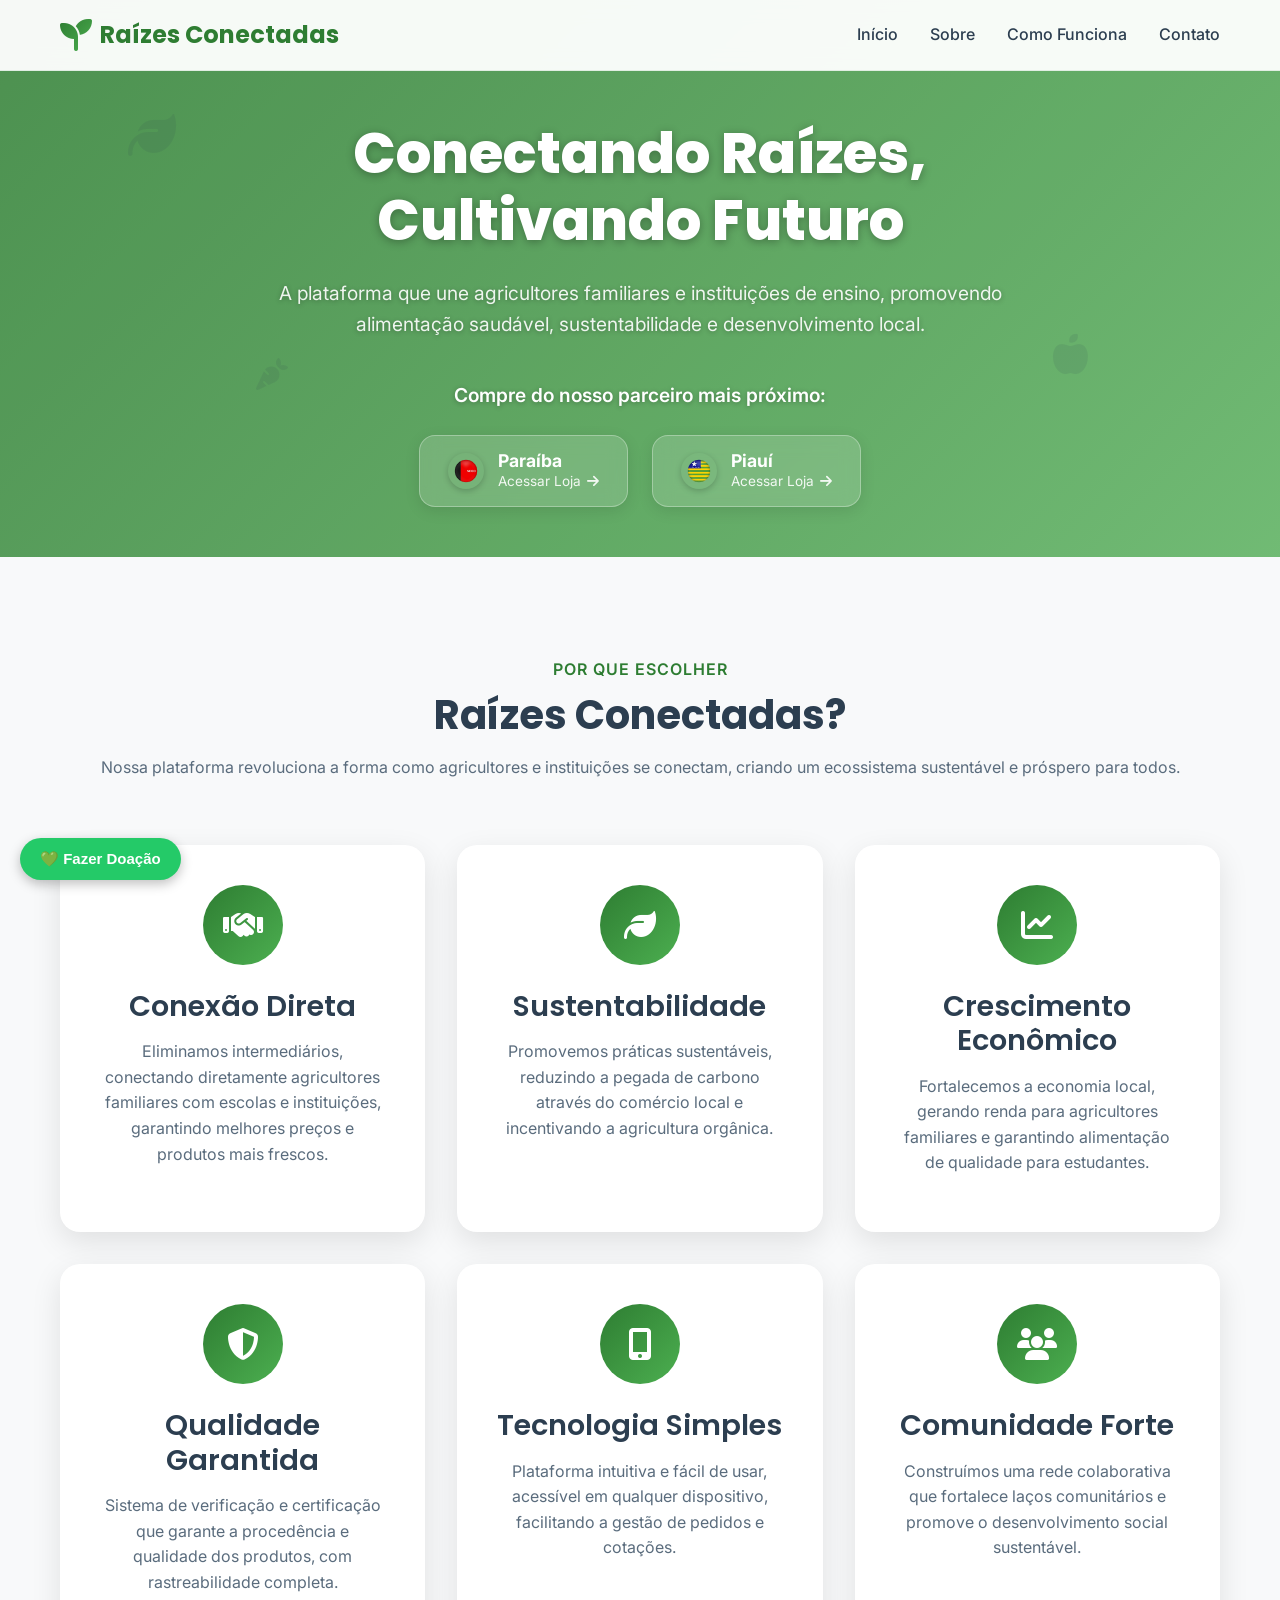
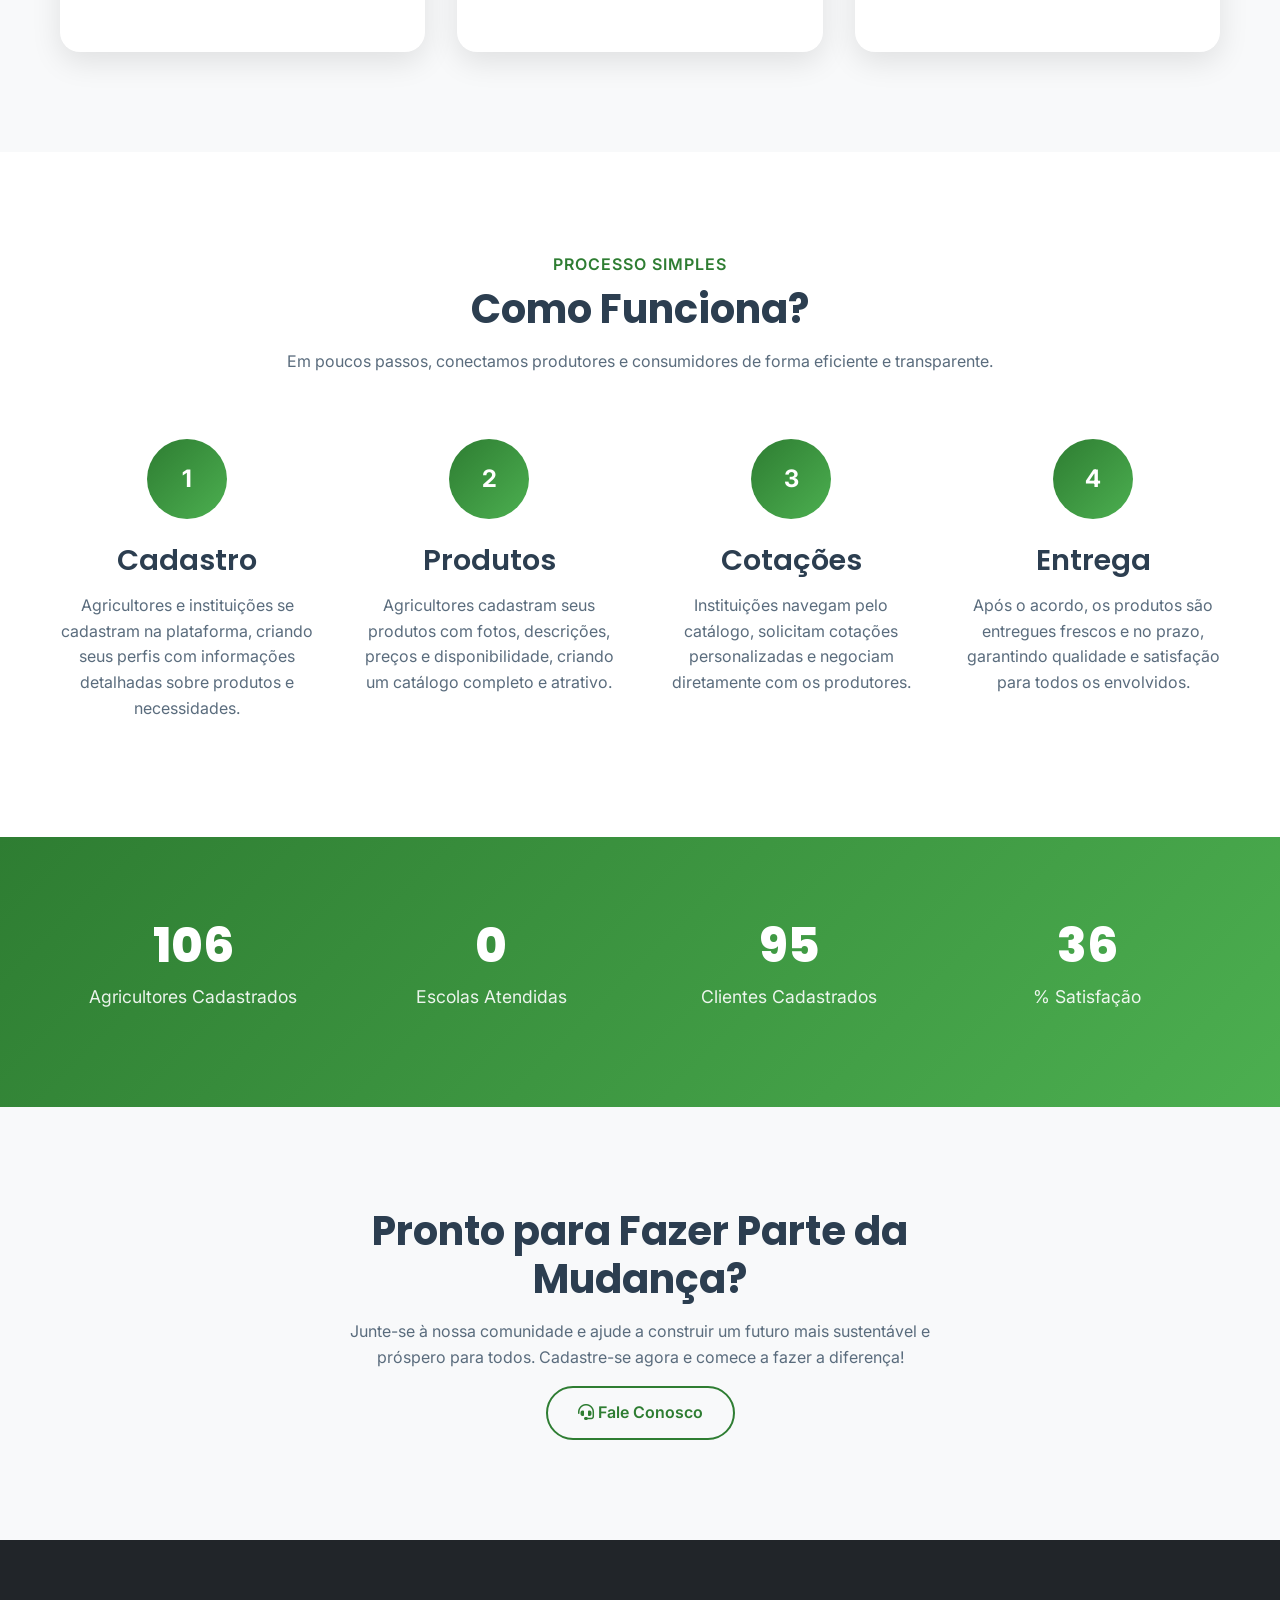
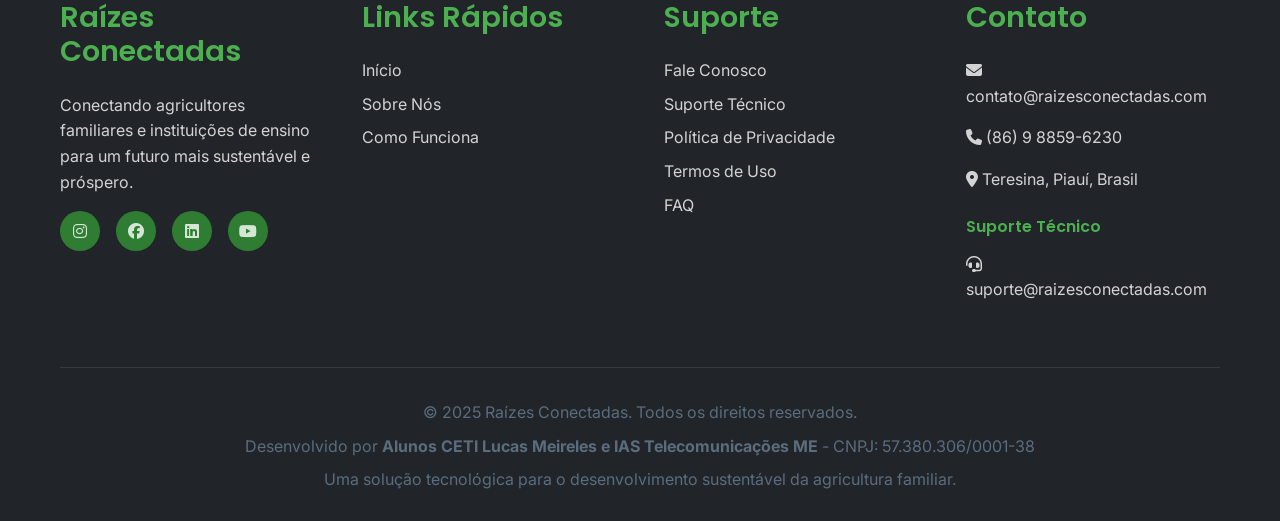
==== commit 5e7b0c2e: "Update index.html" ====
--- a/index.html
+++ b/index.html
@@ -6,7 +6,7 @@
     <meta name="viewport" content="width=device-width, initial-scale=1.0">
     <meta http-equiv="Content-Security-Policy" content="upgrade-insecure-requests">
     <title>Raízes Conectadas - Conectando Agricultores e Instituições</title>
-    <meta name="description" content="Plataforma que conecta agricultores familiares com instituições de ensino, facilitando o acesso a produtos frescos e de qualidade.">
+    <meta name="description" content="Plataforma que conecta agricultores familiares diretamente a consumidores e mercados locais, facilitando o acesso a produtos frescos e de qualidade.">
     <meta name="keywords" content="agricultura familiar, produtos orgânicos, alimentação escolar, sustentabilidade, agricultura local">
     <meta name="google-adsense-account" content="ca-pub-3378137347138871">
     
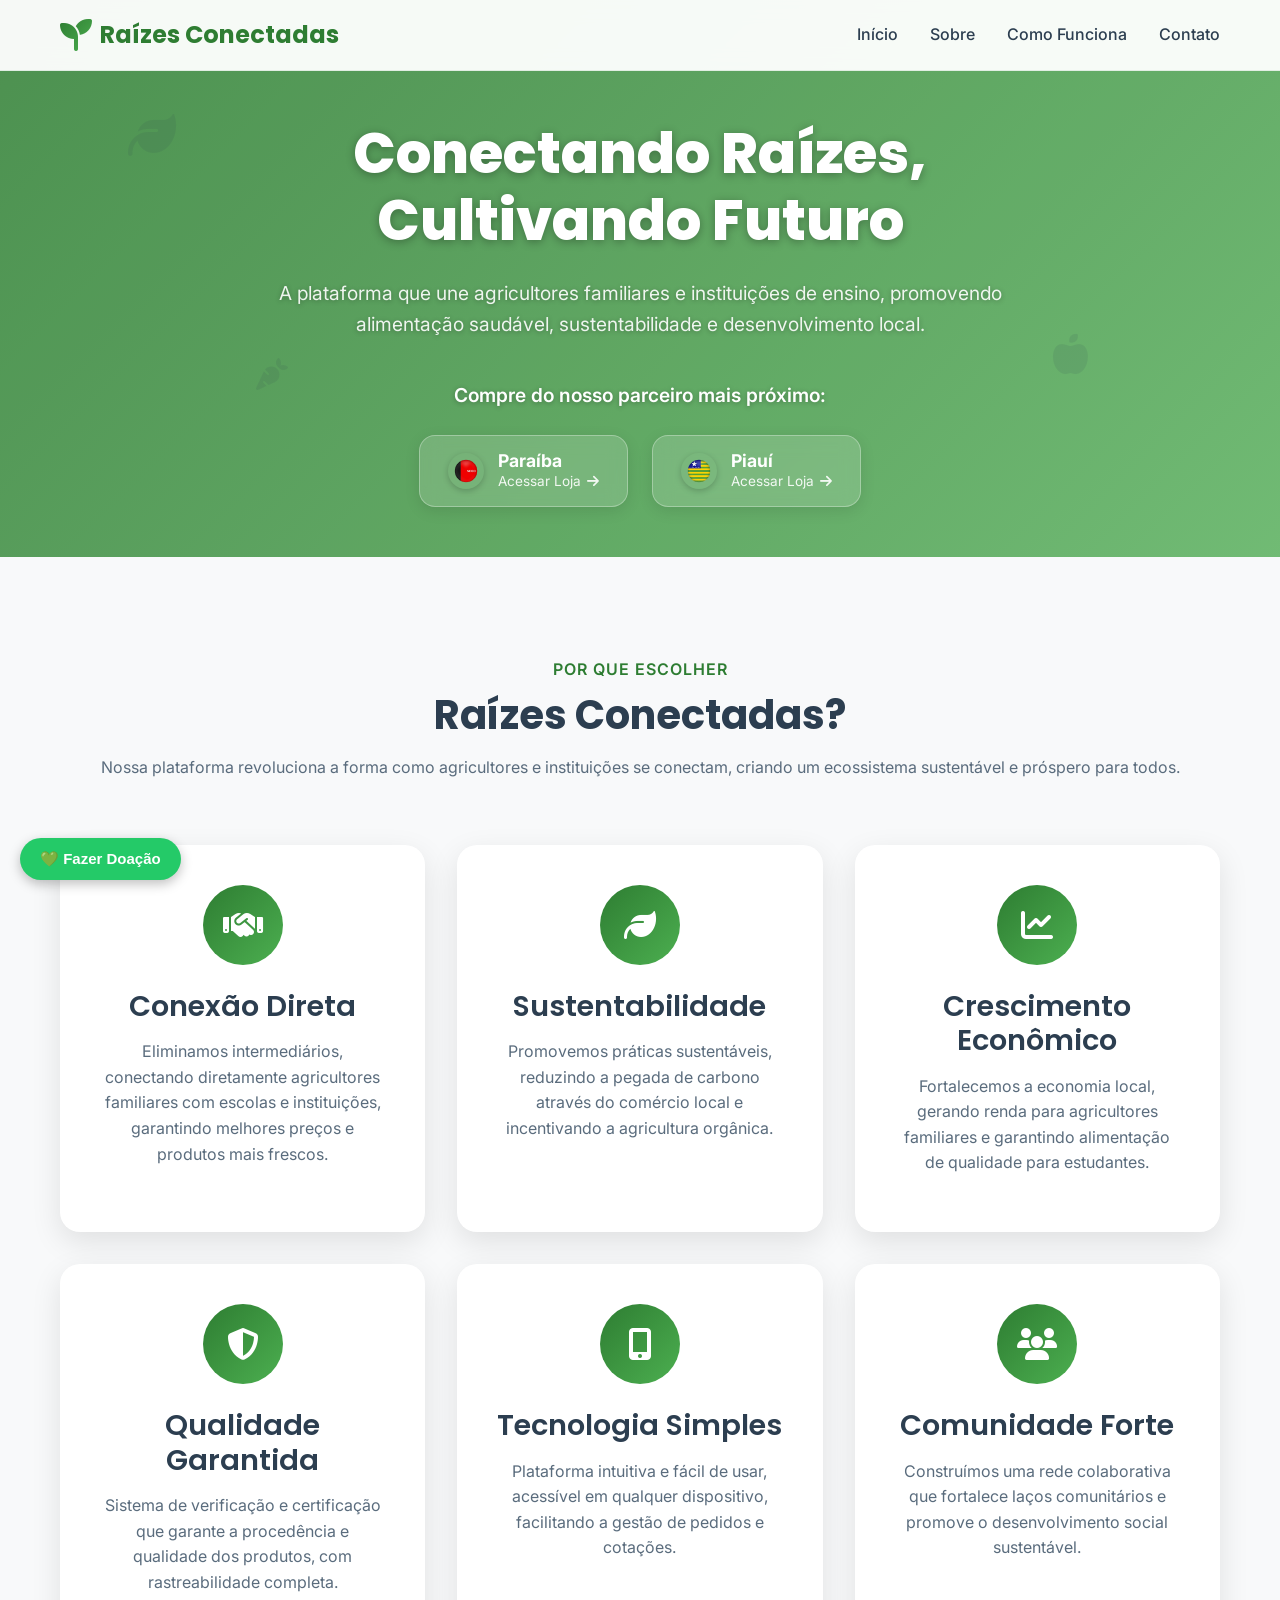
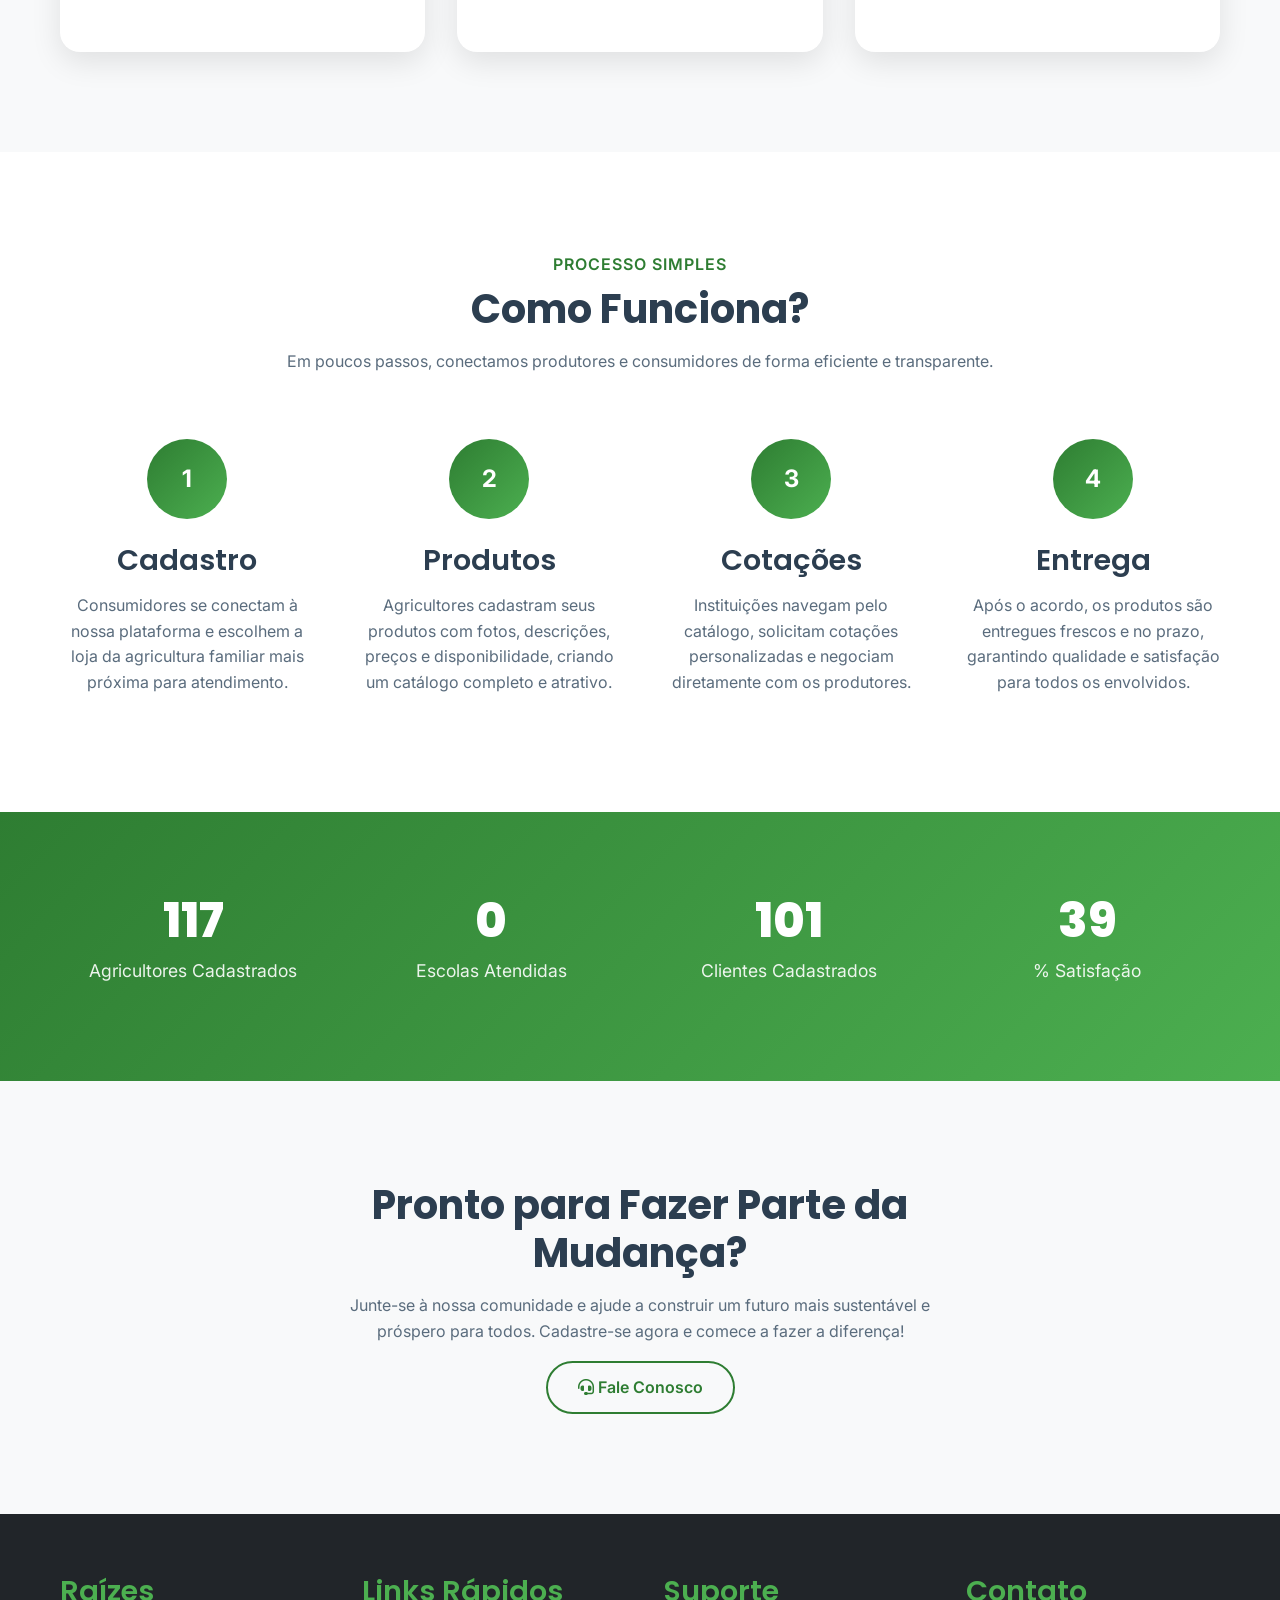
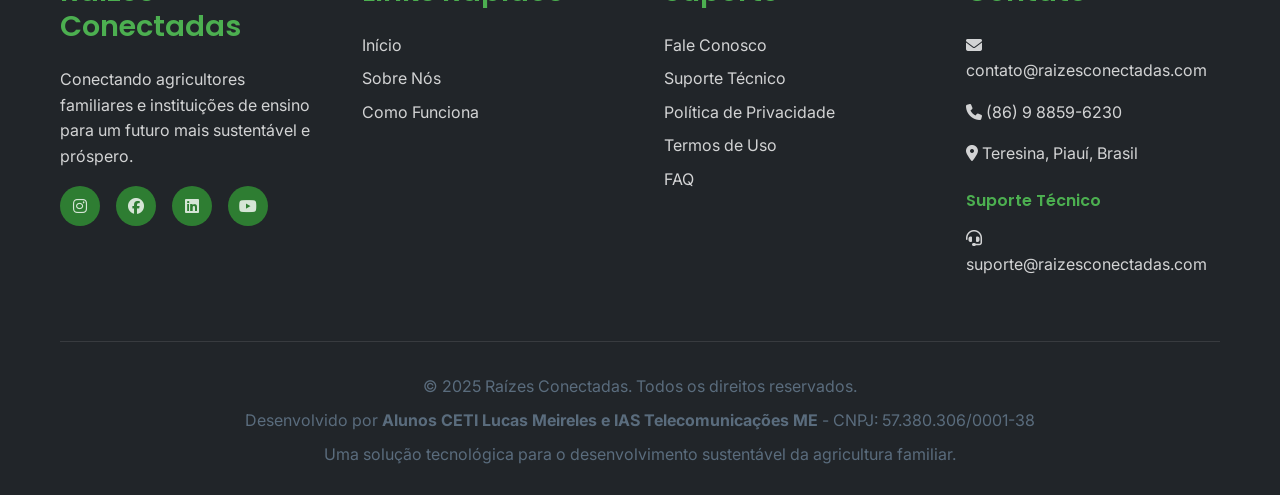
==== commit 2c30f0b6: "Change step description in index.html Updated the description of the first step in the process." ====
--- a/index.html
+++ b/index.html
@@ -649,7 +649,7 @@
                 <div class="step" data-aos="fade-up" data-aos-delay="100">
                     <div class="step-number">1</div>
                     <h3>Cadastro</h3>
-                    <p>Agricultores e instituições se cadastram na plataforma, criando seus perfis com informações detalhadas sobre produtos e necessidades.</p>
+                    <p>Consumidores se conectam à nossa plataforma e escolhem a loja da agricultura familiar mais próxima para atendimento.</p>
                 </div>
                 
                 <div class="step" data-aos="fade-up" data-aos-delay="200">
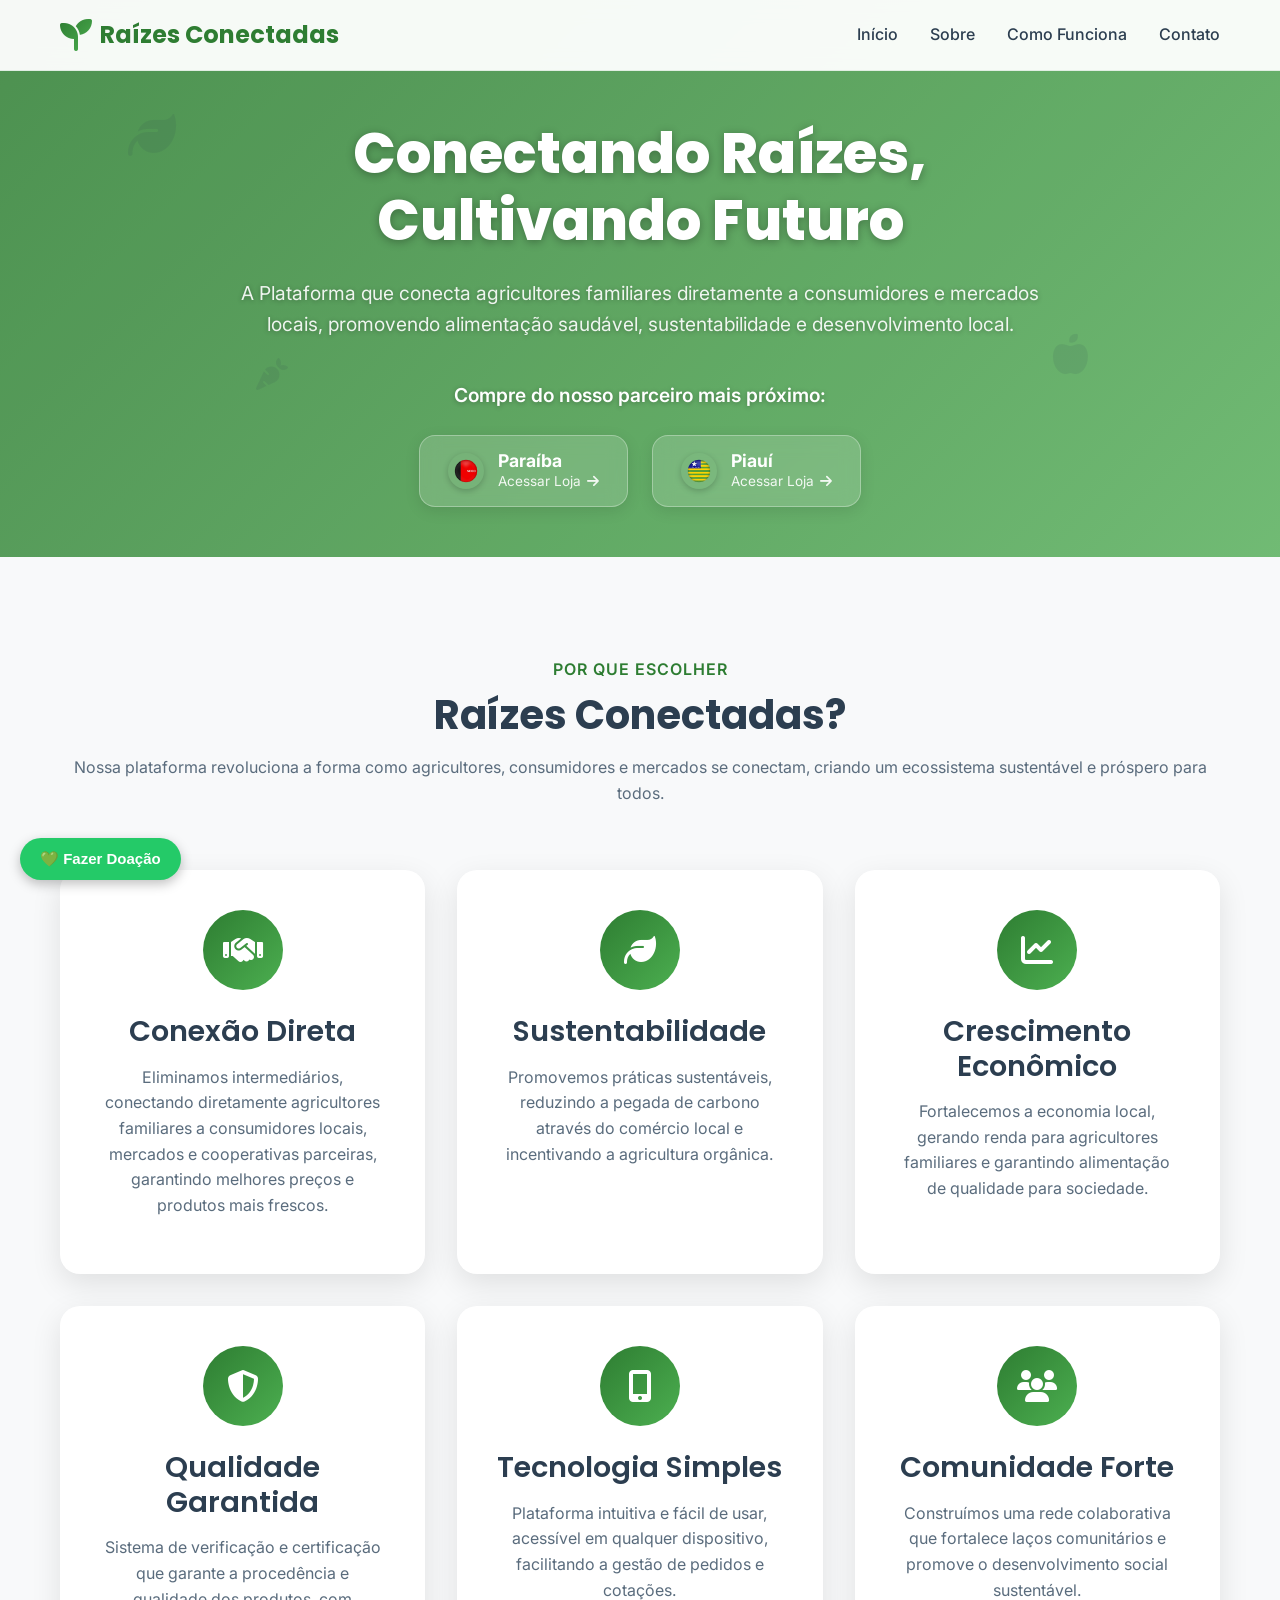
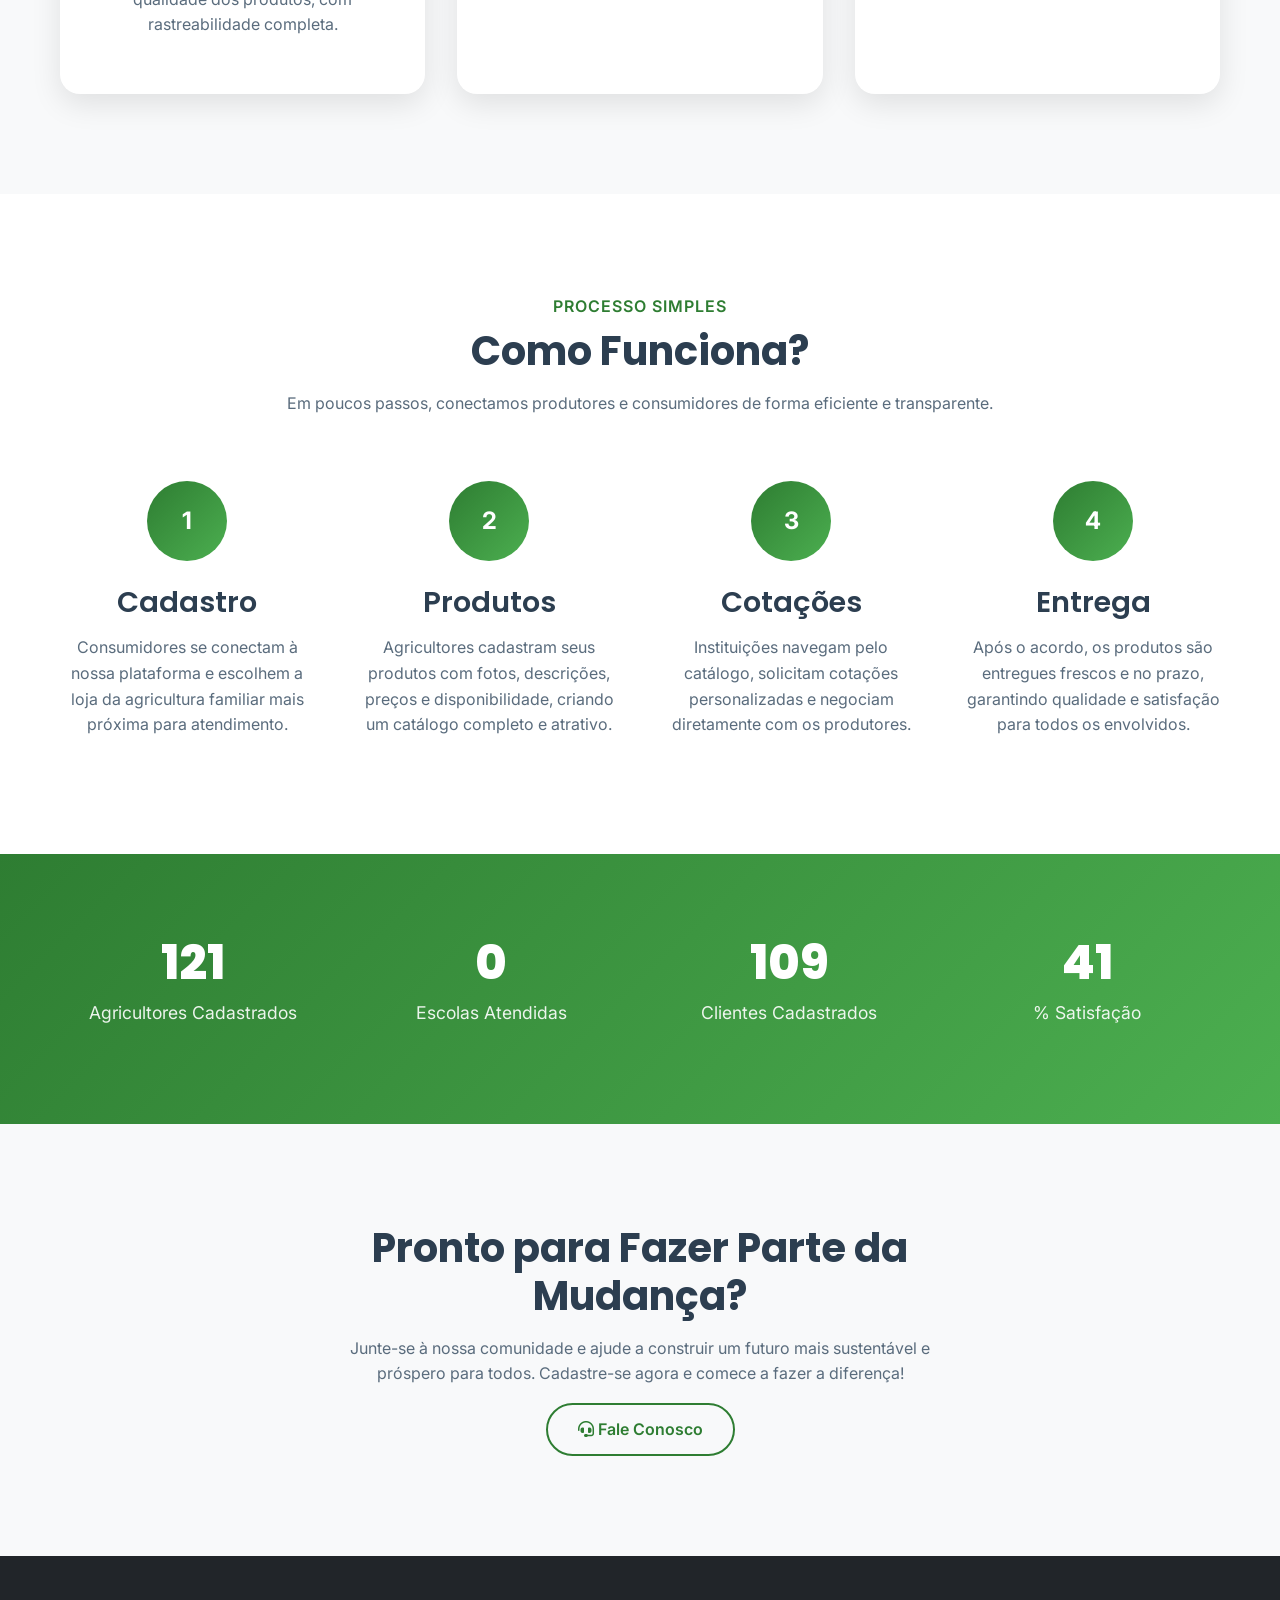
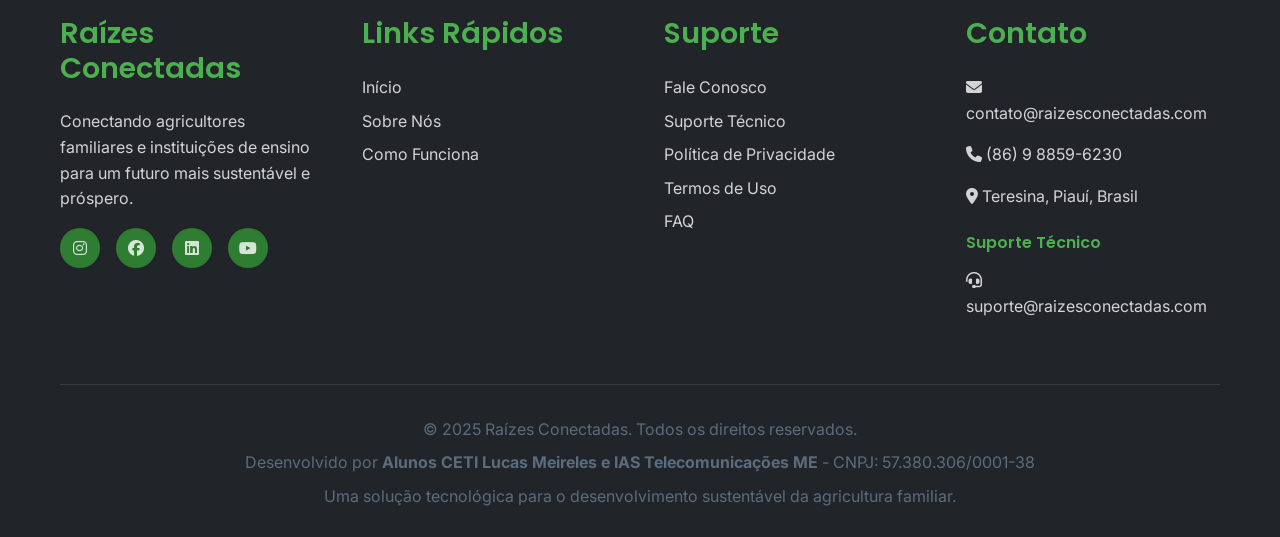
==== commit e5080df5: "Update index.html" ====
--- a/index.html
+++ b/index.html
@@ -558,7 +558,7 @@
 <div class="container">
     <div class="hero-content" data-aos="fade-up" data-aos-duration="1000">
         <h1>Conectando Raízes, Cultivando Futuro</h1>
-        <p>A plataforma que une agricultores familiares e instituições de ensino, promovendo alimentação saudável, sustentabilidade e desenvolvimento local.</p>
+        <p>A Plataforma que conecta agricultores familiares diretamente a consumidores e mercados locais, promovendo alimentação saudável, sustentabilidade e desenvolvimento local.</p>
 
         <!-- Chamada para as Lojas Regionais -->
         <p style="font-size: 1.2rem; font-weight: 600; margin-bottom: 1.5rem; color: #ffffff;">
@@ -593,14 +593,14 @@
             <div class="section-header" data-aos="fade-up">
                 <p class="section-subtitle">Por que escolher</p>
                 <h2>Raízes Conectadas?</h2>
-                <p>Nossa plataforma revoluciona a forma como agricultores e instituições se conectam, criando um ecossistema sustentável e próspero para todos.</p>
+                <p>Nossa plataforma revoluciona a forma como agricultores, consumidores e mercados se conectam, criando um ecossistema sustentável e próspero para todos.</p>
             </div>
             
             <div class="features-grid">
                 <div class="feature-card" data-aos="fade-up" data-aos-delay="100">
                     <div class="feature-icon"><i class="fas fa-handshake"></i></div>
                     <h3>Conexão Direta</h3>
-                    <p>Eliminamos intermediários, conectando diretamente agricultores familiares com escolas e instituições, garantindo melhores preços e produtos mais frescos.</p>
+                    <p>Eliminamos intermediários, conectando diretamente agricultores familiares a consumidores locais, mercados e cooperativas parceiras, garantindo melhores preços e produtos mais frescos.</p>
                 </div>
                 
                 <div class="feature-card" data-aos="fade-up" data-aos-delay="200">
@@ -612,7 +612,7 @@
                 <div class="feature-card" data-aos="fade-up" data-aos-delay="300">
                     <div class="feature-icon"><i class="fas fa-chart-line"></i></div>
                     <h3>Crescimento Econômico</h3>
-                    <p>Fortalecemos a economia local, gerando renda para agricultores familiares e garantindo alimentação de qualidade para estudantes.</p>
+                    <p>Fortalecemos a economia local, gerando renda para agricultores familiares e garantindo alimentação de qualidade para sociedade.</p>
                 </div>
                 
                 <div class="feature-card" data-aos="fade-up" data-aos-delay="400">
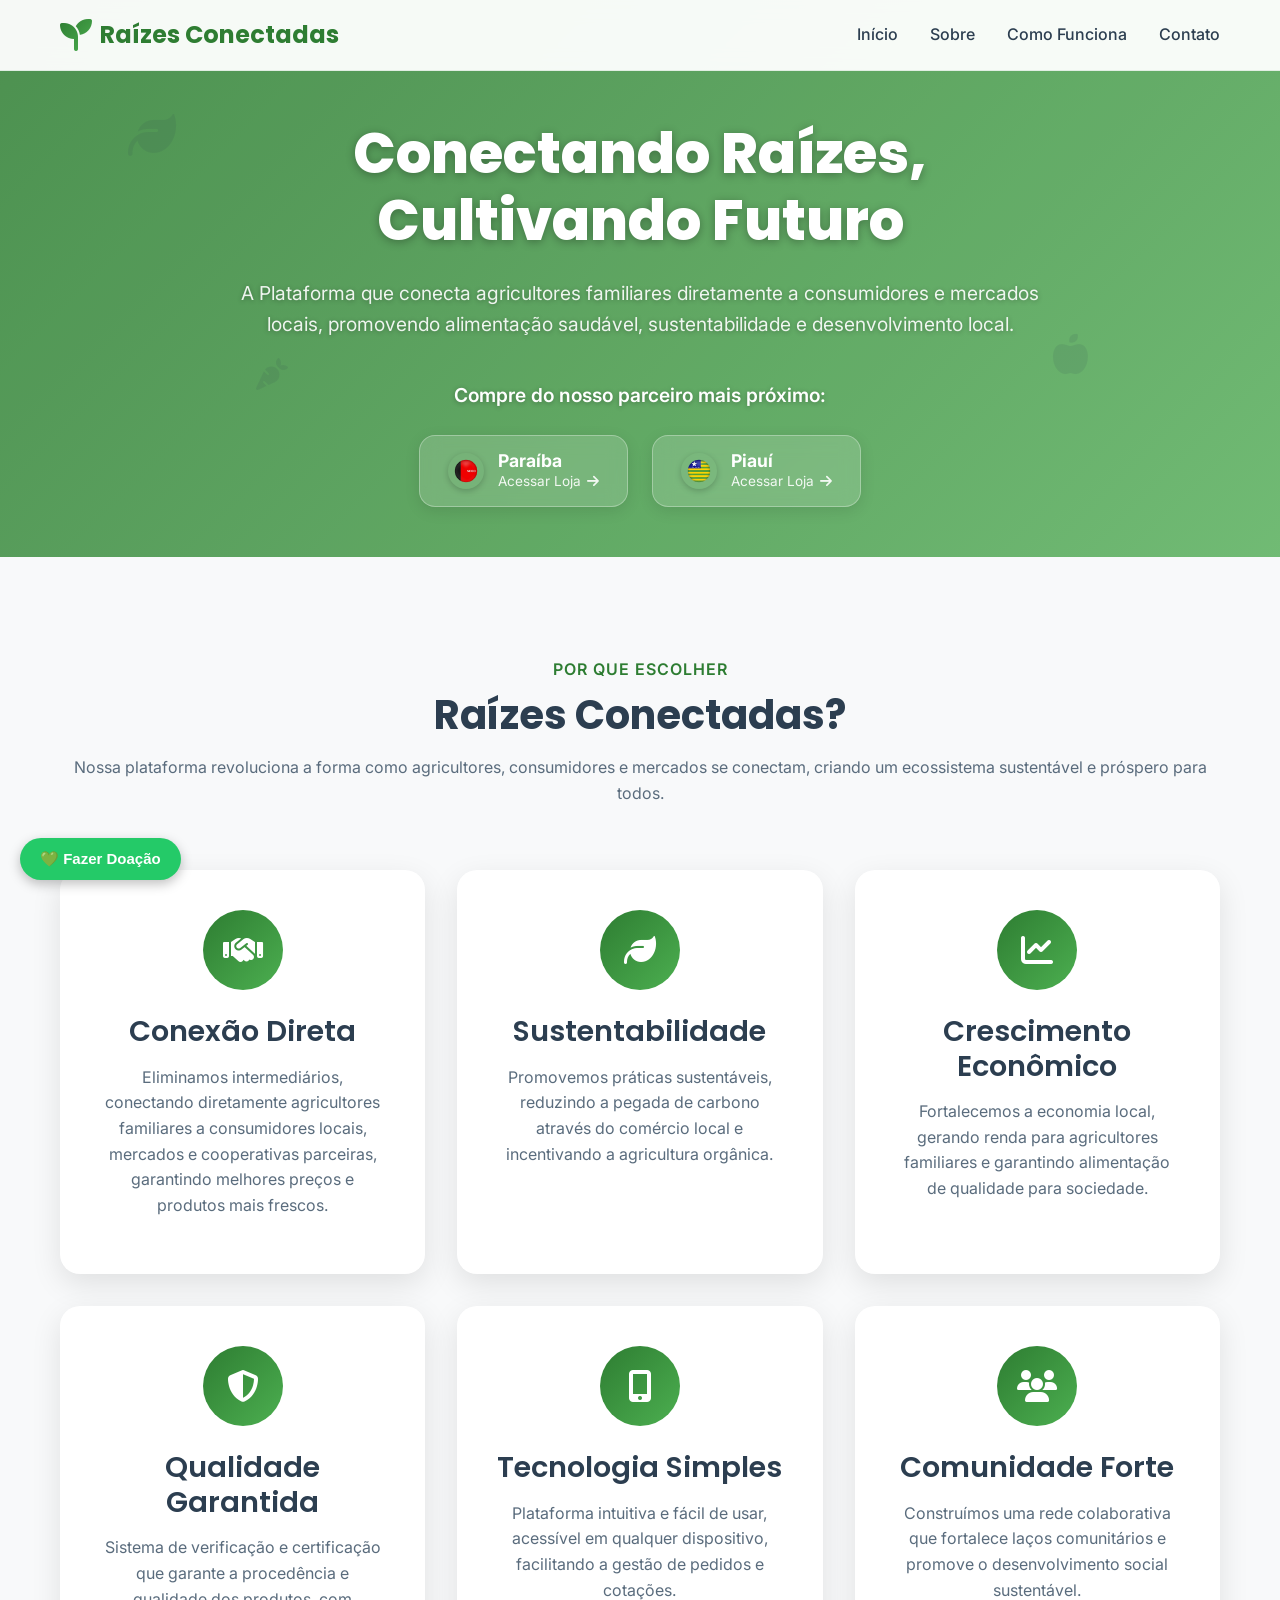
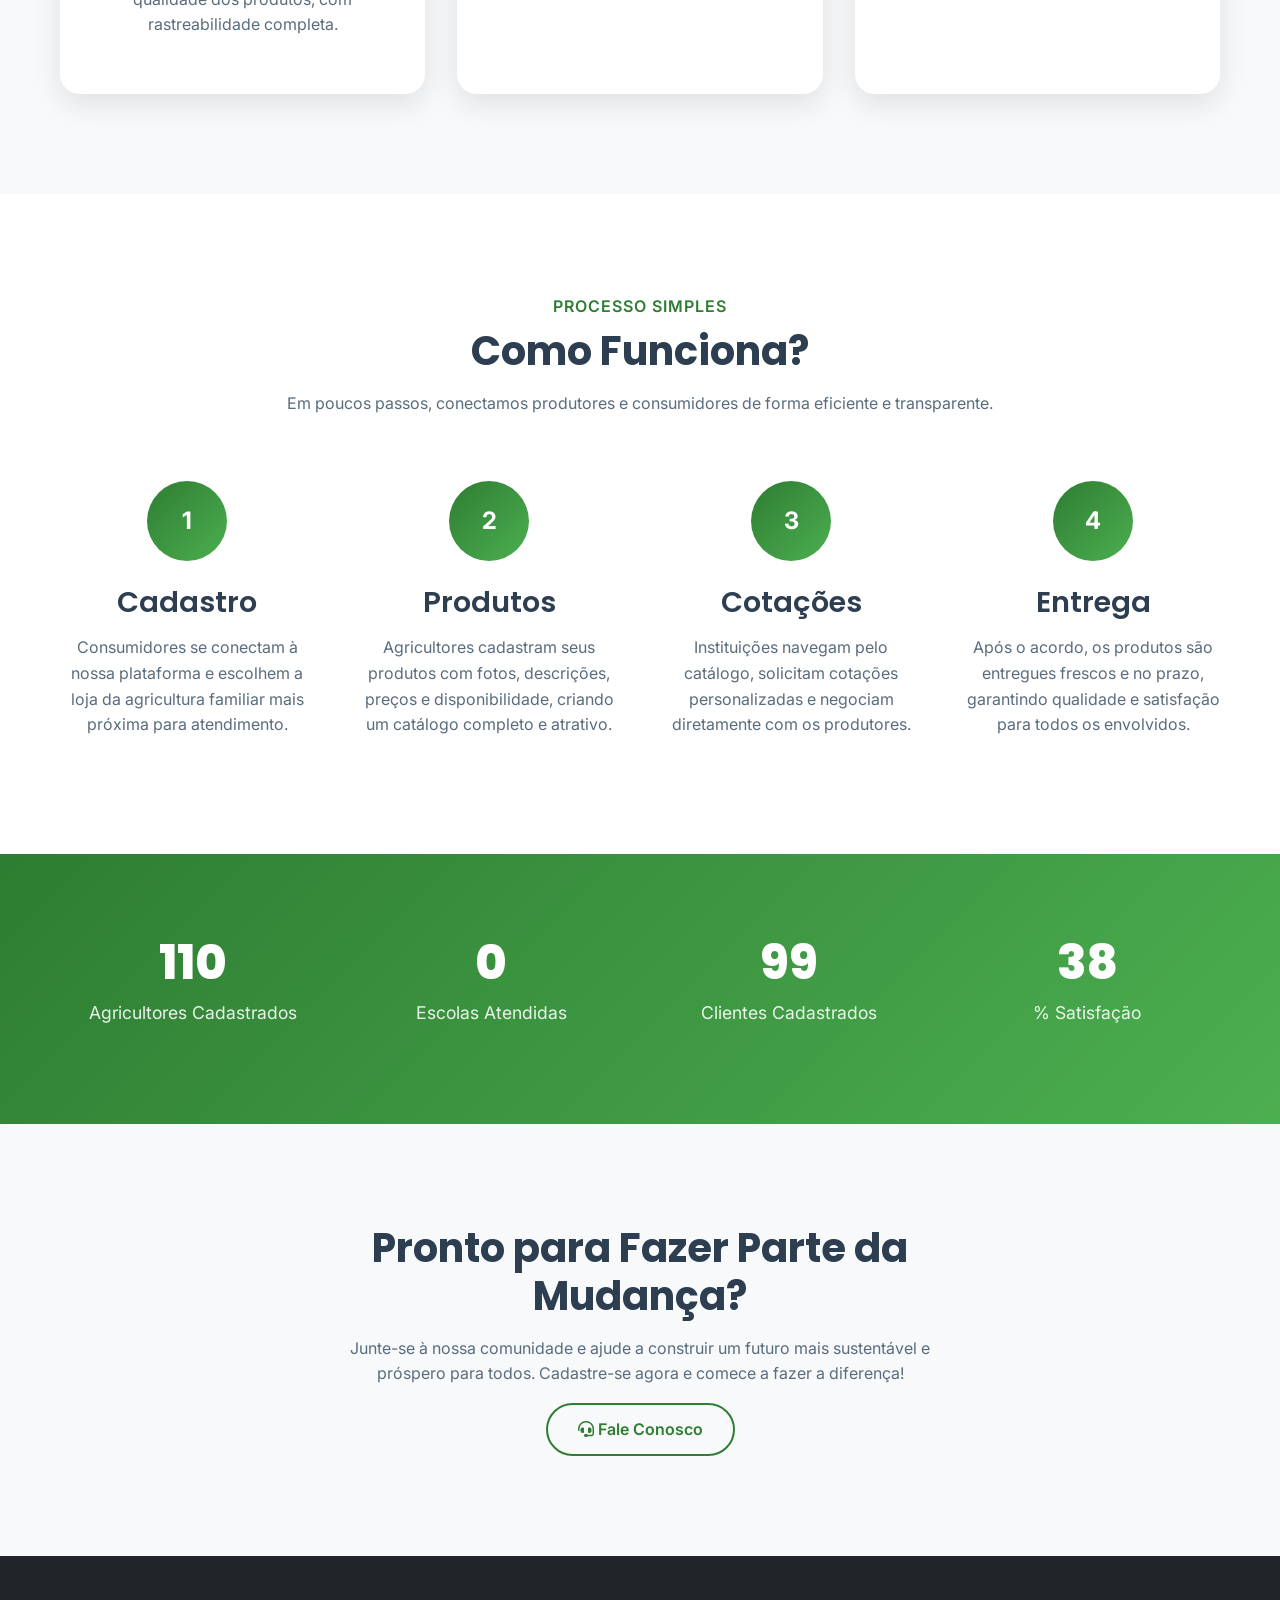
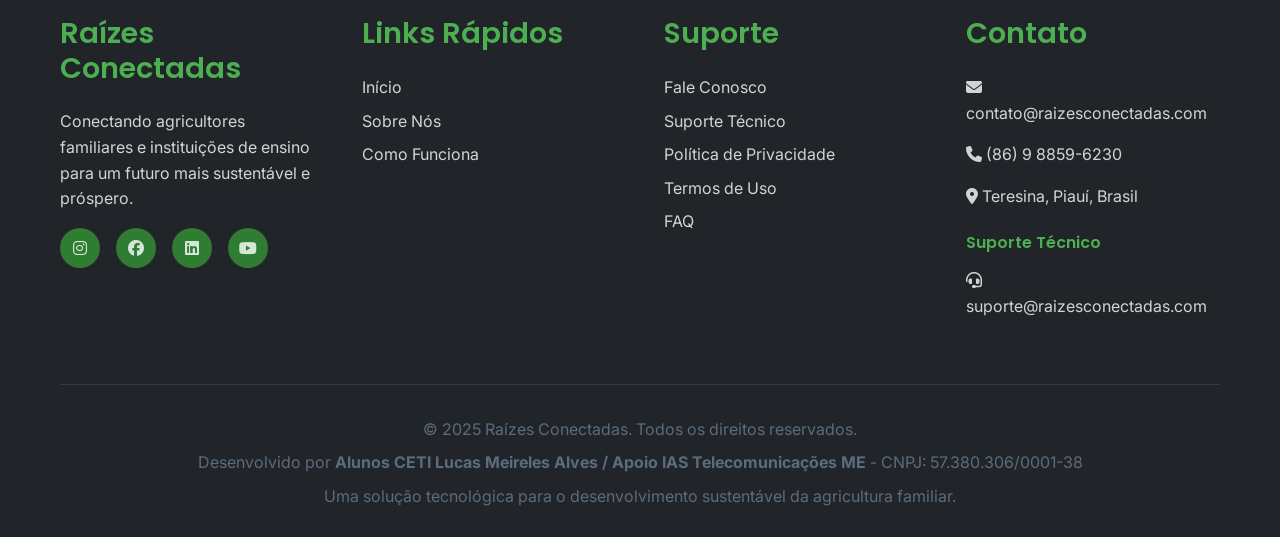
==== commit 0f575994: "Update index.html" ====
--- a/index.html
+++ b/index.html
@@ -775,7 +775,7 @@
             
             <div class="footer-bottom">
                 <p>&copy; 2025 Raízes Conectadas. Todos os direitos reservados.</p>
-                <p>Desenvolvido por <strong>Alunos CETI Lucas Meireles e IAS Telecomunicações ME</strong> - CNPJ: 57.380.306/0001-38</p>
+                <p>Desenvolvido por <strong>Alunos CETI Lucas Meireles Alves / Apoio IAS Telecomunicações ME</strong> - CNPJ: 57.380.306/0001-38</p>
                 <p>Uma solução tecnológica para o desenvolvimento sustentável da agricultura familiar.</p>
             </div>
         </div>
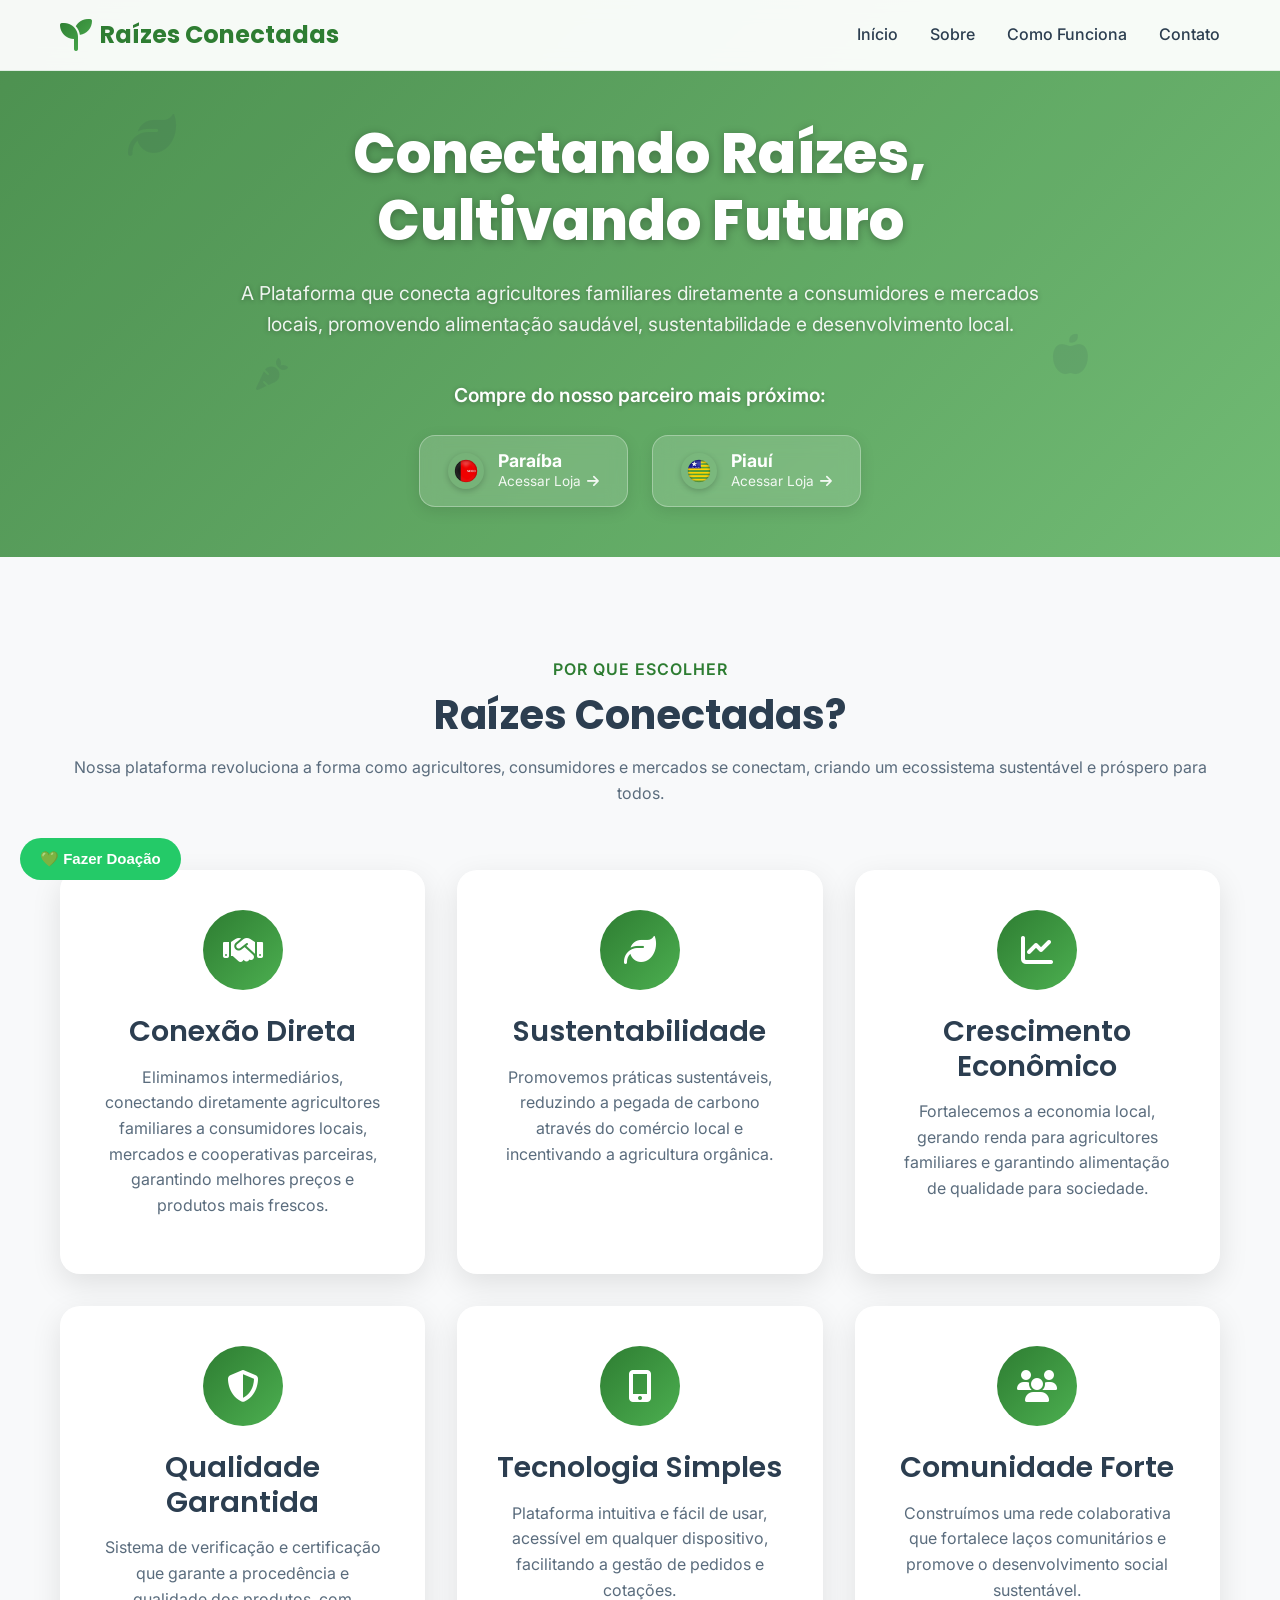
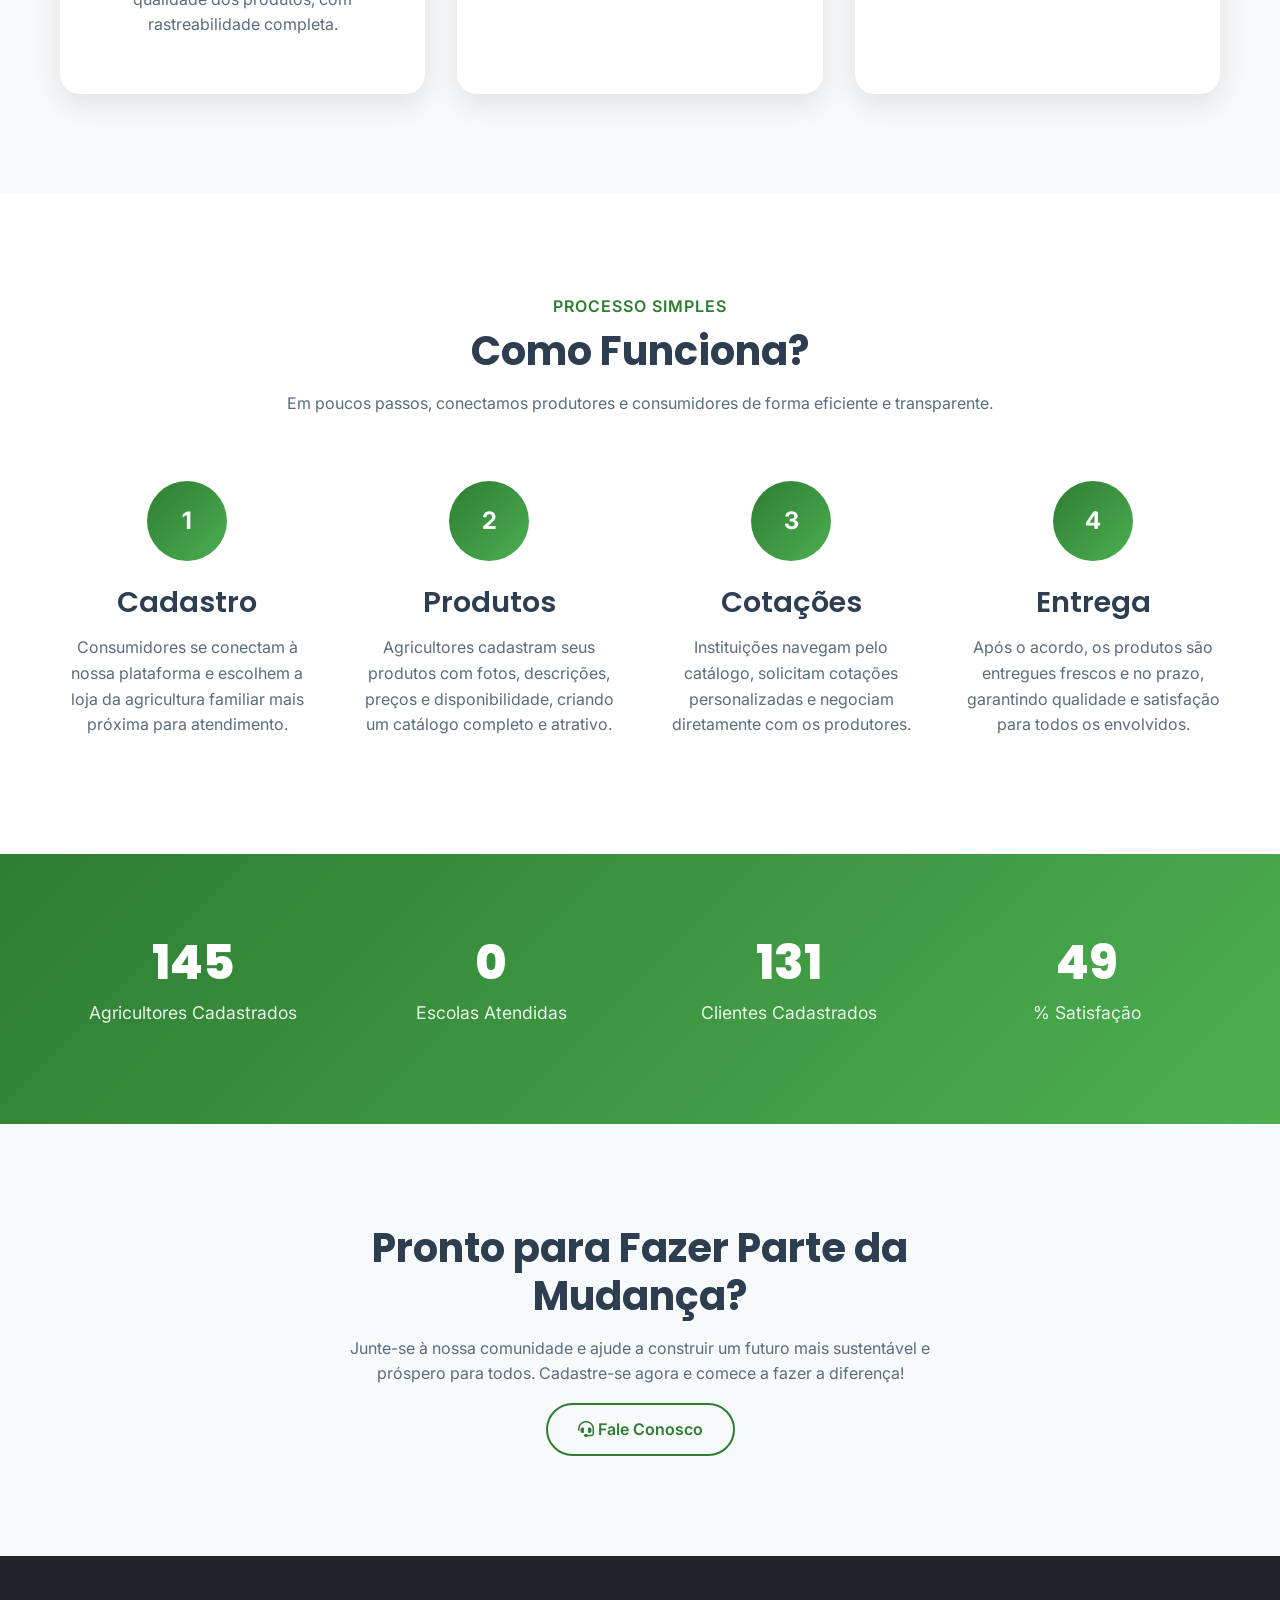
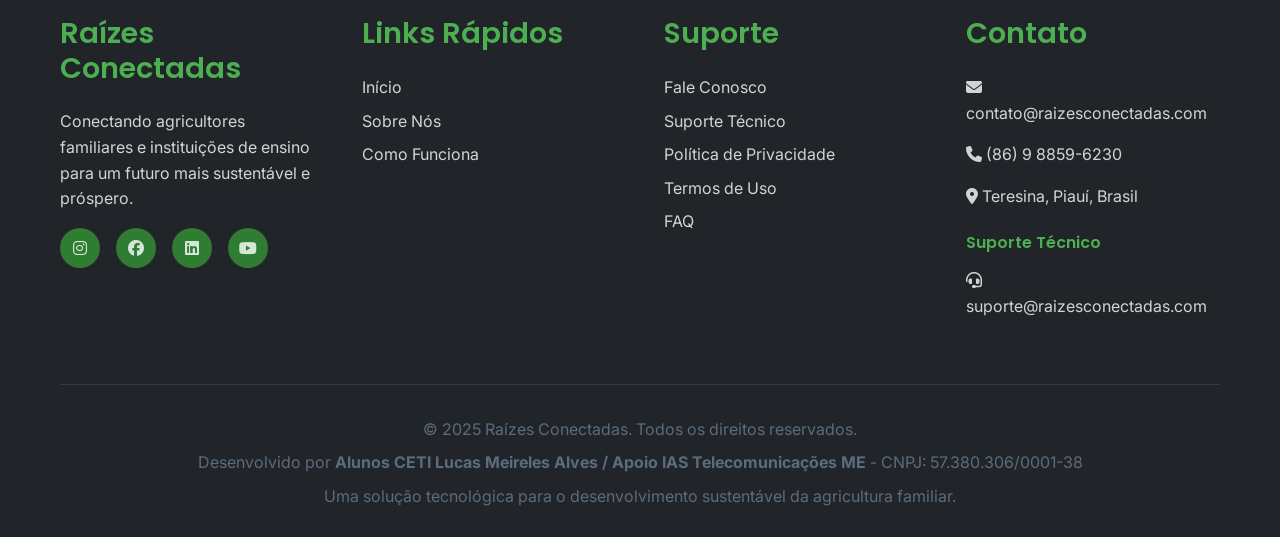
==== commit fc3d874f: "Enhance donation button with pulsing animation Added a pulsing animation to the donation button and " ====
--- a/index.html
+++ b/index.html
@@ -849,9 +849,41 @@
         });
     </script>
 
-    <!-- Botão Flutuante e Widget de Doação -->
+    <!-- Botão Flutuante Pulsante e Widget de Doação (LADO ESQUERDO COM ANIMAÇÃO) -->
+<style>
+  /* Define a animação de pulsação suave */
+  @keyframes pulsar-doacao {
+    0% {
+      box-shadow: 0 4px 12px rgba(36, 202, 104, 0.5);
+      transform: scale(1);
+    }
+    50% {
+      /* Aumenta a sombra e o tamanho levemente no meio da animação */
+      box-shadow: 0 6px 20px rgba(36, 202, 104, 0.8);
+      transform: scale(1.03);
+    }
+    100% {
+      box-shadow: 0 4px 12px rgba(36, 202, 104, 0.5);
+      transform: scale(1);
+    }
+  }
+
+  /* Aplica a animação ao botão */
+  #btn-doacao-pulsante {
+    animation: pulsar-doacao 2s infinite; /* 2 segundos de duração, repete para sempre */
+    transition: all 0.3s ease; /* Transição suave para quando passar o mouse */
+  }
+
+  /* Para a animação quando o mouse estiver em cima */
+  #btn-doacao-pulsante:hover {
+    animation: none;
+    background-color: #1eb85e; /* Escurece um pouquinho o verde */
+    transform: scale(1.05); /* Aumenta um pouco mais no hover */
+  }
+</style>
+
 <div id="donation-widget-container" style="position: fixed; bottom: 20px; left: 20px; z-index: 9999; font-family: sans-serif;">
-    
+  
   <!-- Janela com o iframe (inicia escondida) -->
   <div id="donation-box" style="display: none; width: 350px; height: 550px; background: #fff; border-radius: 12px; box-shadow: 0 10px 25px rgba(0,0,0,0.3); overflow: hidden; position: absolute; bottom: 70px; left: 0;">
     <div style="background: #24ca68; color: #fff; padding: 10px 15px; display: flex; justify-content: space-between; align-items: center; font-weight: bold;">
@@ -861,8 +893,8 @@
     <iframe src="https://caixinhadedoacao.vakinha.com.br/?campaignId=6290381&buttonColor=24ca68&headerColor=24ca68" style="width: 100%; height: calc(100% - 40px); border: none;"></iframe>
   </div>
 
-  <!-- Botão Redondo Flutuante -->
-  <button onclick="toggleDonationBox()" style="background: #24ca68; color: white; border: none; border-radius: 50px; padding: 12px 20px; font-weight: bold; cursor: pointer; box-shadow: 0 4px 12px rgba(0,0,0,0.25); display: flex; align-items: center; gap: 8px; font-size: 15px;">
+  <!-- Botão Redondo Flutuante Pulsante (com ID para a animação) -->
+  <button id="btn-doacao-pulsante" onclick="toggleDonationBox()" style="background: #24ca68; color: white; border: none; border-radius: 50px; padding: 12px 20px; font-weight: bold; cursor: pointer; display: flex; align-items: center; gap: 8px; font-size: 15px; outline: none;">
     💚 Fazer Doação
   </button>
 
@@ -873,8 +905,7 @@
     const box = document.getElementById('donation-box');
     box.style.display = box.style.display === 'none' ? 'block' : 'none';
   }
-    </script>
-
+</script>
     
 </body>
 </html>
